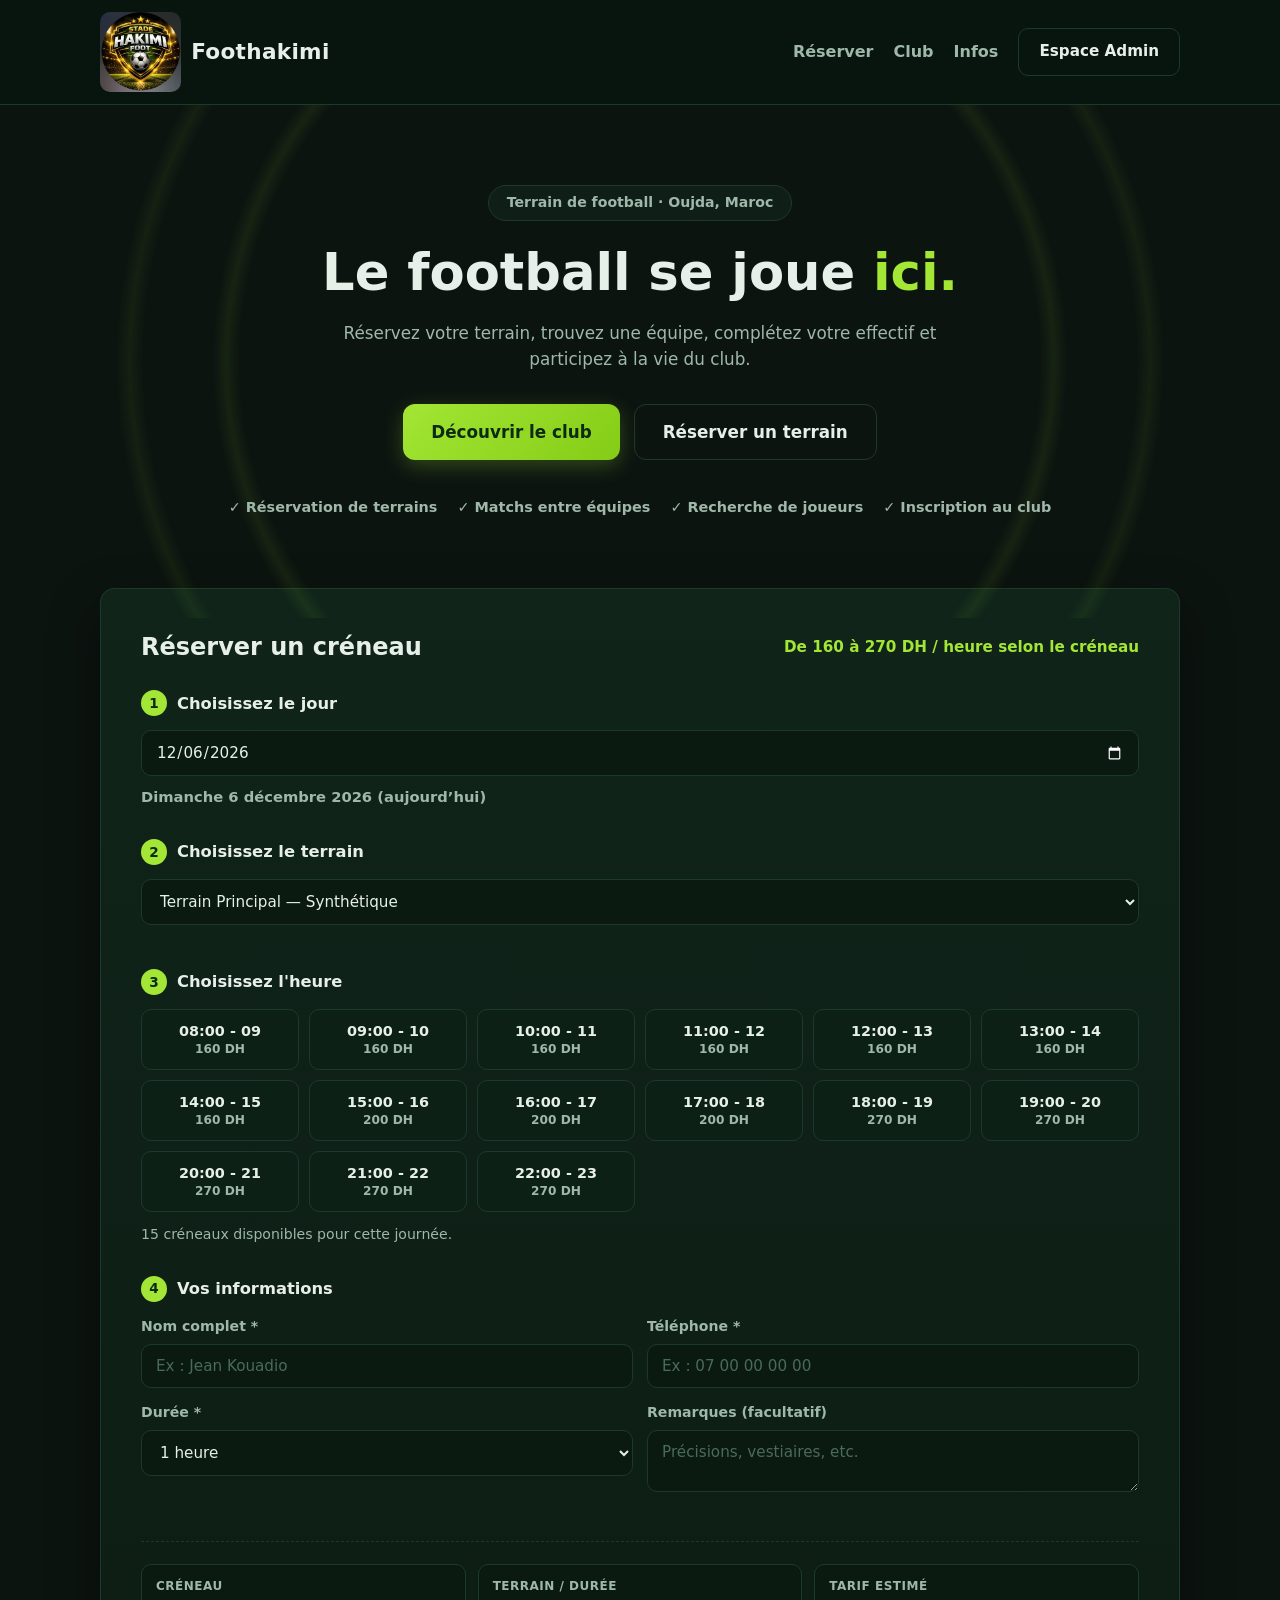
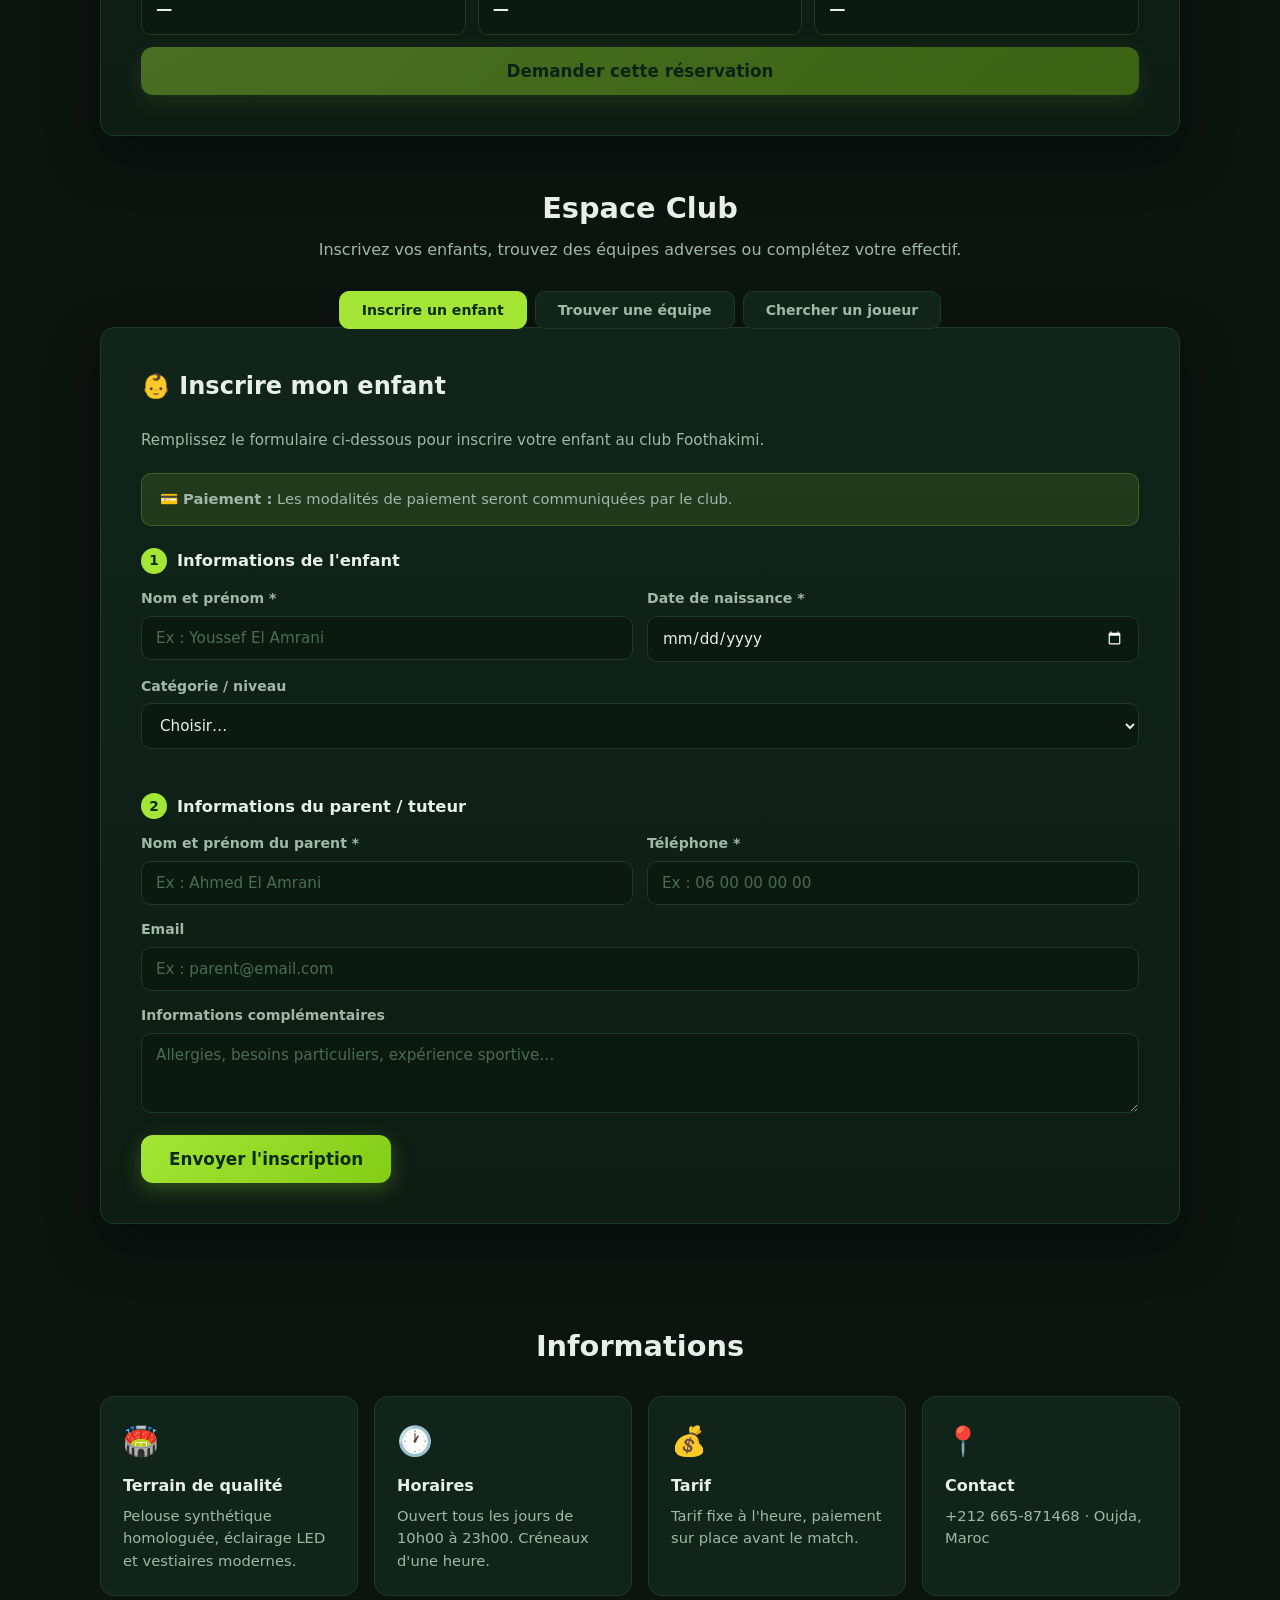
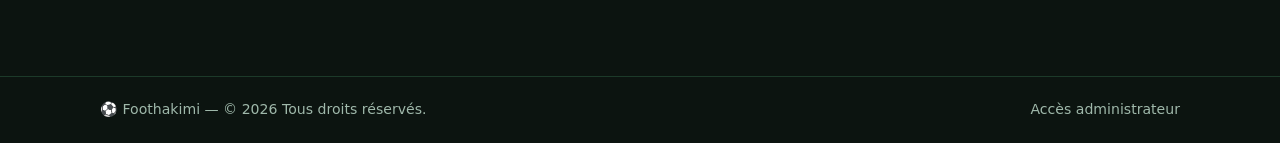
==== Nouveau dossier (2)/public/index.html @ 9780aaec "Add files via upload" ====
<!DOCTYPE html>
<html lang="fr">
<head>
  <meta charset="UTF-8">
  <meta name="viewport" content="width=device-width, initial-scale=1.0">
  <title>Foothakimi - Réservation de terrain de foot</title>
  <link rel="icon" href="images/logo.jpg">
  <link rel="stylesheet" href="css/style.css">
</head>
<body>

  <header class="navbar">
    <div class="container nav-inner">
      <a href="index.html" class="brand"><img class="brand-logo" src="images/logo.jpg" alt="Logo Foothakimi"> Foothakimi</a>
      <nav>
        <a href="#reservation">Réserver</a>
        <a href="#club">Club</a>
        <a href="#infos">Infos</a>
        <a href="admin.html" class="btn btn-ghost">Espace Admin</a>
      </nav>
    </div>
  </header>

  <section class="hero">
    <div class="hero-lines"></div>
    <div class="container hero-inner">
      <p class="hero-tag">Terrain de football · <span id="hero-address">Oujda, Maroc</span></p>
      <h1>Le football se joue <span class="accent">ici.</span></h1>
      <p class="hero-sub">Réservez votre terrain, trouvez une équipe, complétez votre effectif et participez à la vie du club.</p>
      <div class="hero-actions">
        <a href="#club" class="btn btn-primary btn-lg">Découvrir le club</a>
        <a href="#reservation" class="btn btn-ghost btn-lg">Réserver un terrain</a>
      </div>
      <div class="hero-badges">
        <span>✓ Réservation de terrains</span>
        <span>✓ Matchs entre équipes</span>
        <span>✓ Recherche de joueurs</span>
        <span>✓ Inscription au club</span>
      </div>
    </div>
  </section>

  <main class="container" id="reservation">
    <section class="booking" id="booking-card">
      <div class="booking-head">
        <h2>Réserver un créneau</h2>
        <p id="price-line" class="price-line"></p>
      </div>

      <div class="steps">
        <div class="step step-date">
          <h3><span class="step-num">1</span> Choisissez le jour</h3>
          <input type="date" id="date-input">
          <p class="date-label" id="date-label">—</p>
        </div>

        <div class="step step-terrain">
          <h3><span class="step-num">2</span> Choisissez le terrain</h3>
          <div class="form-field">
            <select id="terrain-select">
              <option value="Terrain Principal">Terrain Principal — Synthétique</option>
              <option value="Terrain Secondaire">Terrain Secondaire — Naturel</option>
            </select>
          </div>
        </div>

        <div class="step step-time">
          <h3><span class="step-num">3</span> Choisissez l'heure</h3>
          <div class="slot-grid" id="slot-grid">
            <div class="slot-loading">Chargement des créneaux…</div>
          </div>
          <p class="slot-hint" id="slot-hint"></p>
        </div>

        <div class="step step-info">
          <h3><span class="step-num">4</span> Vos informations</h3>
          <form id="reservation-form" novalidate>
            <div class="form-row">
              <div class="form-field">
                <label for="name">Nom complet *</label>
                <input type="text" id="name" placeholder="Ex : Jean Kouadio" autocomplete="name">
              </div>
              <div class="form-field">
                <label for="phone">Téléphone *</label>
                <input type="tel" id="phone" placeholder="Ex : 07 00 00 00 00" autocomplete="tel">
              </div>
            </div>
            <div class="form-row">
              <div class="form-field">
                <label for="duration-select">Durée *</label>
                <select id="duration-select">
                  <option value="1">1 heure</option>
                  <option value="1.5">1 heure 30</option>
                  <option value="2">2 heures</option>
                </select>
              </div>
              <div class="form-field">
                <label for="notes">Remarques (facultatif)</label>
                <textarea id="notes" rows="2" placeholder="Précisions, vestiaires, etc."></textarea>
              </div>
            </div>
          </form>
        </div>
      </div>

      <div class="summary" id="summary">
        <div class="summary-detail">
          <span class="summary-label">Créneau</span>
          <span class="summary-value" id="sum-slot">—</span>
        </div>
        <div class="summary-detail">
          <span class="summary-label">Terrain / Durée</span>
          <span class="summary-value" id="sum-terrain">—</span>
        </div>
        <div class="summary-detail">
          <span class="summary-label">Tarif estimé</span>
          <span class="summary-value" id="sum-price">—</span>
        </div>
        <button class="btn btn-primary btn-lg" id="submit-btn" disabled>Demander cette réservation</button>
      </div>
    </section>

    <div class="toast" id="toast" hidden></div>
  </main>

  <div class="modal" id="success-modal" hidden>
    <div class="modal-card">
      <div class="modal-icon">📋</div>
      <h2>Vérifiez la disponibilité avec le club</h2>
      <p>Votre réservation doit être validée par le club avant d'être confirmée. Veuillez contacter le club afin de vérifier la disponibilité du créneau choisi.</p>
      <div class="modal-recap" id="res-recap"></div>
      <div class="modal-actions">
        <a id="whatsapp-btn" href="#" target="_blank" rel="noopener" class="btn btn-whatsapp btn-lg">💬 Contacter le club</a>
        <button class="btn btn-ghost btn-lg" id="modal-close">Fermer</button>
      </div>
    </div>
  </div>

  <section class="club-section container" id="club">
    <h2 class="club-title">Espace Club</h2>
    <p class="club-sub">Inscrivez vos enfants, trouvez des équipes adverses ou complétez votre effectif.</p>

    <div class="club-tabs">
      <button class="club-tab active" data-tab="tab-inscription">Inscrire un enfant</button>
      <button class="club-tab" data-tab="tab-match">Trouver une équipe</button>
      <button class="club-tab" data-tab="tab-joueur">Chercher un joueur</button>
    </div>

    <!-- ===== 1. Inscription enfant ===== -->
    <div class="club-panel active" id="tab-inscription">
      <div class="booking">
        <div class="booking-head">
          <h2>👶 Inscrire mon enfant</h2>
        </div>
        <p class="club-info-text">Remplissez le formulaire ci-dessous pour inscrire votre enfant au club Foothakimi.</p>
        <div class="club-payment-info">
          <strong>💳 Paiement :</strong> Les modalités de paiement seront communiquées par le club.
        </div>
        <form id="form-inscription" novalidate>
          <div class="steps">
            <div class="step">
              <h3><span class="step-num">1</span> Informations de l'enfant</h3>
              <div class="form-row">
                <div class="form-field">
                  <label for="insc-name">Nom et prénom *</label>
                  <input type="text" id="insc-name" placeholder="Ex : Youssef El Amrani" required>
                </div>
                <div class="form-field">
                  <label for="insc-dob">Date de naissance *</label>
                  <input type="date" id="insc-dob" required>
                </div>
              </div>
              <div class="form-field">
                <label for="insc-categorie">Catégorie / niveau</label>
                <select id="insc-categorie">
                  <option value="">Choisir…</option>
                  <option value="U6-U7">U6 - U7 (6-7 ans)</option>
                  <option value="U8-U9">U8 - U9 (8-9 ans)</option>
                  <option value="U10-U11">U10 - U11 (10-11 ans)</option>
                  <option value="U12-U13">U12 - U13 (12-13 ans)</option>
                  <option value="U14-U15">U14 - U15 (14-15 ans)</option>
                  <option value="U16-U17">U16 - U17 (16-17 ans)</option>
                  <option value="Senior">Senior (18+)</option>
                  <option value="Debutant">Débutant (tout âge)</option>
                </select>
              </div>
            </div>

            <div class="step">
              <h3><span class="step-num">2</span> Informations du parent / tuteur</h3>
              <div class="form-row">
                <div class="form-field">
                  <label for="insc-parent">Nom et prénom du parent *</label>
                  <input type="text" id="insc-parent" placeholder="Ex : Ahmed El Amrani" required>
                </div>
                <div class="form-field">
                  <label for="insc-phone">Téléphone *</label>
                  <input type="tel" id="insc-phone" placeholder="Ex : 06 00 00 00 00" required>
                </div>
              </div>
              <div class="form-field">
                <label for="insc-email">Email</label>
                <input type="email" id="insc-email" placeholder="Ex : parent@email.com">
              </div>
              <div class="form-field">
                <label for="insc-notes">Informations complémentaires</label>
                <textarea id="insc-notes" rows="3" placeholder="Allergies, besoins particuliers, expérience sportive…"></textarea>
              </div>
            </div>
          </div>
          <button type="submit" class="btn btn-primary btn-lg" id="insc-submit">Envoyer l'inscription</button>
        </form>
      </div>
    </div>

    <!-- ===== 2. Trouver une équipe adverse ===== -->
    <div class="club-panel" id="tab-match">
      <div class="booking">
        <div class="booking-head">
          <h2>⚽ Trouver une équipe adverse</h2>
        </div>
        <p class="club-info-text">Vous avez une équipe et vous cherchez un adversaire ? Envoyez votre demande et le club vous aidera à trouver une équipe disponible.</p>
        <form id="form-match" novalidate>
          <div class="steps">
            <div class="step">
              <h3><span class="step-num">1</span> Informations sur l'équipe</h3>
              <div class="form-row">
                <div class="form-field">
                  <label for="match-team">Nom de l'équipe *</label>
                  <input type="text" id="match-team" placeholder="Ex : FC Oujda" required>
                </div>
                <div class="form-field">
                  <label for="match-categorie">Catégorie / niveau *</label>
                  <select id="match-categorie" required>
                    <option value="">Choisir…</option>
                    <option value="U10-U11">U10 - U11</option>
                    <option value="U12-U13">U12 - U13</option>
                    <option value="U14-U15">U14 - U15</option>
                    <option value="U16-U17">U16 - U17</option>
                    <option value="Senior">Senior</option>
                    <option value="Mixte">Mixte / Loisir</option>
                  </select>
                </div>
              </div>
            </div>

            <div class="step">
              <h3><span class="step-num">2</span> Informations sur le match</h3>
              <div class="form-row">
                <div class="form-field">
                  <label for="match-date">Date souhaitée *</label>
                  <input type="date" id="match-date" required min="">
                </div>
                <div class="form-field">
                  <label for="match-hour">Heure souhaitée *</label>
                  <input type="time" id="match-hour" required>
                </div>
              </div>
              <div class="form-field">
                <label for="match-type">Type de match *</label>
                <select id="match-type" required>
                  <option value="">Choisir…</option>
                  <option value="Amical">Match amical</option>
                  <option value="Competition">Match de compétition</option>
                </select>
              </div>
            </div>

            <div class="step">
              <h3><span class="step-num">3</span> Contact</h3>
              <div class="form-field">
                <label for="match-contact">Numéro WhatsApp / téléphone *</label>
                <input type="tel" id="match-contact" placeholder="Ex : 06 XX XX XX XX" required>
              </div>
              <div class="form-field">
                <label for="match-notes">Informations complémentaires <span class="text-dim">(facultatif)</span></label>
                <textarea id="match-notes" rows="2" placeholder="Règles spéciales, vestiaires, arbitre…"></textarea>
              </div>
            </div>
          </div>
          <button type="submit" class="btn btn-primary btn-lg" id="match-submit">Publier ma demande</button>
        </form>
      </div>
    </div>

    <!-- ===== 3. Je cherche un joueur ===== -->
    <div class="club-panel" id="tab-joueur">
      <div class="booking">
        <div class="booking-head">
          <h2>🔎 Je cherche un joueur</h2>
        </div>
        <p class="club-info-text">Votre équipe a besoin d'un renfort ? Recherchez un joueur ou un gardien pour compléter votre équipe.</p>
        <form id="form-joueur" novalidate>
          <div class="steps">
            <div class="step">
              <h3><span class="step-num">1</span> Informations sur l'équipe</h3>
              <div class="form-row">
                <div class="form-field">
                  <label for="joueur-team">Nom de l'équipe *</label>
                  <input type="text" id="joueur-team" placeholder="Ex : FC Oujda" required>
                </div>
                <div class="form-field">
                  <label for="joueur-categorie">Catégorie / niveau *</label>
                  <select id="joueur-categorie" required>
                    <option value="">Choisir…</option>
                    <option value="U10-U11">U10 - U11</option>
                    <option value="U12-U13">U12 - U13</option>
                    <option value="U14-U15">U14 - U15</option>
                    <option value="U16-U17">U16 - U17</option>
                    <option value="Senior">Senior</option>
                    <option value="Mixte">Mixte / Loisir</option>
                  </select>
                </div>
              </div>
            </div>

            <div class="step">
              <h3><span class="step-num">2</span> Recherche</h3>
              <div class="form-row">
                <div class="form-field">
                  <label for="joueur-type">Je recherche *</label>
                  <select id="joueur-type" required>
                    <option value="">Choisir…</option>
                    <option value="Joueur">Joueur</option>
                    <option value="Gardien">Gardien</option>
                  </select>
                </div>
                <div class="form-field">
                  <label for="joueur-count">Nombre de joueurs recherchés *</label>
                  <input type="number" id="joueur-count" min="1" max="20" placeholder="Ex : 1" required>
                </div>
              </div>
            </div>

            <div class="step">
              <h3><span class="step-num">3</span> Informations sur le match</h3>
              <div class="form-row">
                <div class="form-field">
                  <label for="joueur-date">Date du match *</label>
                  <input type="date" id="joueur-date" required min="">
                </div>
                <div class="form-field">
                  <label for="joueur-hour">Heure du match *</label>
                  <input type="time" id="joueur-hour" required>
                </div>
              </div>
            </div>

            <div class="step">
              <h3><span class="step-num">4</span> Paiement</h3>
              <div class="form-field">
                <label>Le joueur doit-il payer pour participer ? *</label>
                <div class="radio-group">
                  <label class="radio-label"><input type="radio" name="joueur-payment" value="Non" checked> Non</label>
                  <label class="radio-label"><input type="radio" name="joueur-payment" value="Oui"> Oui</label>
                </div>
              </div>
              <div class="form-field hidden" id="joueur-price-field">
                <label for="joueur-price">Montant demandé (DH) *</label>
                <input type="text" id="joueur-price" placeholder="Ex : 50 DH">
              </div>
            </div>

            <div class="step">
              <h3><span class="step-num">5</span> Contact</h3>
              <div class="form-field">
                <label for="joueur-contact">Numéro WhatsApp / téléphone *</label>
                <input type="tel" id="joueur-contact" placeholder="Ex : 06 XX XX XX XX" required>
              </div>
              <div class="form-field">
                <label for="joueur-notes">Informations complémentaires <span class="text-dim">(facultatif)</span></label>
                <textarea id="joueur-notes" rows="2" placeholder="Niveau requis, entraînements…"></textarea>
              </div>
            </div>
          </div>
          <button type="submit" class="btn btn-primary btn-lg" id="joueur-submit">Publier ma recherche</button>
        </form>
      </div>
    </div>

    <div class="toast" id="club-toast" hidden></div>
  </section>

  <section class="info container" id="infos">
    <h2>Informations</h2>
    <div class="info-grid">
      <div class="info-card">
        <span class="info-emoji">🏟️</span>
        <h4>Terrain de qualité</h4>
        <p>Pelouse synthétique homologuée, éclairage LED et vestiaires modernes.</p>
      </div>
      <div class="info-card">
        <span class="info-emoji">🕐</span>
        <h4>Horaires</h4>
        <p>Ouvert tous les jours de 10h00 à 23h00. Créneaux d'une heure.</p>
      </div>
      <div class="info-card">
        <span class="info-emoji">💰</span>
        <h4>Tarif</h4>
        <p>Tarif fixe à l'heure, paiement sur place avant le match.</p>
      </div>
      <div class="info-card">
        <span class="info-emoji">📍</span>
        <h4>Contact</h4>
        <p id="contact-line"></p>
      </div>
    </div>
  </section>

  <footer class="footer">
    <div class="container footer-inner">
      <span>⚽ Foothakimi — © <span id="year"></span> Tous droits réservés.</span>
      <a href="admin.html">Accès administrateur</a>
    </div>
  </footer>

  <script src="js/store.js"></script>
  <script src="js/main.js"></script>
</body>
</html>
---- Nouveau dossier (2)/public/css/style.css ----
:root {
  --green-900: #0b2a1a;
  --green-800: #0f3d24;
  --green-700: #14532d;
  --green-600: #166534;
  --lime: #a3e635;
  --lime-dark: #84cc16;
  --lime-dim: rgba(163, 230, 53, 0.12);
  --gold: #fbbf24;
  --dark: #0c1410;
  --text: #e7efe9;
  --text-dim: #9fb8aa;
  --card: #10241a;
  --card-border: #1c3a29;
  --danger: #ef4444;
  --radius: 14px;
  --radius-sm: 10px;
  --shadow: 0 20px 50px rgba(0, 0, 0, 0.45);
  --shadow-sm: 0 4px 16px rgba(0, 0, 0, 0.3);
}

*, *::before, *::after { box-sizing: border-box; margin: 0; padding: 0; }

html { scroll-behavior: smooth; }

body {
  font-family: "Segoe UI", system-ui, -apple-system, Roboto, Arial, sans-serif;
  background: var(--dark);
  background-image: radial-gradient(ellipse 1200px 600px at 80% -10%, #12331f 0%, transparent 60%);
  color: var(--text);
  min-height: 100vh;
  line-height: 1.55;
  -webkit-font-smoothing: antialiased;
}

.container { width: min(1080px, 92%); margin: 0 auto; }

a { color: inherit; text-decoration: none; }

/* ---------- Navbar ---------- */
.navbar {
  position: sticky; top: 0; z-index: 50;
  background: rgba(9, 22, 15, 0.88);
  backdrop-filter: blur(12px);
  -webkit-backdrop-filter: blur(12px);
  border-bottom: 1px solid var(--card-border);
}
.nav-inner { display: flex; align-items: center; justify-content: space-between; padding: 12px 0; }
.brand { font-size: 1.35rem; font-weight: 800; letter-spacing: 0.3px; display: flex; align-items: center; gap: 10px; }
.brand-logo { height: 80px; width: auto; border-radius: var(--radius-sm); object-fit: cover; }
.nav-inner nav { display: flex; align-items: center; gap: 20px; font-weight: 600; }
.nav-inner nav > a:not(.btn) { color: var(--text-dim); transition: color 0.2s; padding: 4px 0; }
.nav-inner nav > a:not(.btn):hover { color: var(--lime); }

/* ---------- Buttons ---------- */
.btn {
  display: inline-flex; align-items: center; justify-content: center; gap: 8px;
  border: none; cursor: pointer; font-family: inherit;
  font-weight: 700; font-size: 0.95rem;
  padding: 11px 20px; border-radius: var(--radius-sm);
  transition: transform 0.15s, box-shadow 0.2s, background 0.2s, border-color 0.2s;
}
.btn:disabled { opacity: 0.4; cursor: not-allowed; transform: none !important; }
.btn-primary {
  background: linear-gradient(135deg, var(--lime), var(--lime-dark)); color: #0c2b14;
  box-shadow: 0 6px 20px rgba(163, 230, 53, 0.25);
}
.btn-primary:not(:disabled):hover { transform: translateY(-2px); box-shadow: 0 10px 28px rgba(163, 230, 53, 0.35); }
.btn-primary:not(:disabled):active { transform: translateY(0); }
.btn-ghost { border: 1px solid var(--card-border); color: var(--text); background: transparent; }
.btn-ghost:hover { border-color: var(--lime); color: var(--lime); background: var(--lime-dim); }
.btn-danger { background: rgba(239, 68, 68, 0.12); color: #f87171; border: 1px solid rgba(239, 68, 68, 0.35); }
.btn-danger:hover { background: rgba(239, 68, 68, 0.25); border-color: rgba(239, 68, 68, 0.6); }
.btn-lg { padding: 14px 28px; font-size: 1.05rem; border-radius: 12px; }
.btn-sm { padding: 6px 14px; font-size: 0.82rem; }
.btn-confirm {
  background: rgba(34, 197, 94, 0.15); color: #4ade80; border: 1px solid rgba(34, 197, 94, 0.4);
}
.btn-confirm:hover { background: rgba(34, 197, 94, 0.3); border-color: rgba(34, 197, 94, 0.7); }
.btn-whatsapp {
  background: #25D366; color: #fff;
  box-shadow: 0 6px 20px rgba(37, 211, 102, 0.3);
}
.btn-whatsapp:hover { transform: translateY(-2px); box-shadow: 0 10px 28px rgba(37, 211, 102, 0.4); background: #20bd5a; }

/* ---------- Hero ---------- */
.hero { position: relative; overflow: hidden; padding: 80px 0 100px; }
.hero-lines {
  position: absolute; inset: 0; opacity: 0.12; pointer-events: none;
  background:
    radial-gradient(circle at 50% 50%, transparent 58%, rgba(163, 230, 53, 0.6) 60%, transparent 62%),
    radial-gradient(circle at 50% 50%, transparent 72%, rgba(163, 230, 53, 0.5) 74%, transparent 76%);
}
.hero-inner { position: relative; text-align: center; }
.hero-tag {
  display: inline-block; padding: 6px 18px; border: 1px solid var(--card-border);
  border-radius: 999px; color: var(--text-dim); font-size: 0.88rem; font-weight: 600; margin-bottom: 22px;
  background: rgba(16, 36, 26, 0.7);
}
.hero h1 { font-size: clamp(1.8rem, 5vw, 3.2rem); line-height: 1.15; font-weight: 800; max-width: 750px; margin: 0 auto 18px; }
.hero .accent { color: var(--lime); }
.hero-sub { color: var(--text-dim); font-size: 1.05rem; max-width: 600px; margin: 0 auto 32px; }
.hero-actions { display: flex; gap: 14px; justify-content: center; flex-wrap: wrap; }
.hero-badges { display: flex; flex-wrap: wrap; justify-content: center; gap: 20px; margin-top: 36px; color: var(--text-dim); font-weight: 600; font-size: 0.9rem; }

/* ---------- Section separator ---------- */
.section-sep {
  border: none; border-top: 1px solid var(--card-border);
  margin: 60px auto; width: min(800px, 92%);
}

/* ---------- Booking card ---------- */
.booking {
  background: linear-gradient(180deg, var(--card) 0%, #0d1d14 100%);
  border: 1px solid var(--card-border);
  border-radius: var(--radius);
  box-shadow: var(--shadow);
  padding: clamp(20px, 4vw, 40px);
  margin-top: -30px;
  transition: box-shadow 0.3s;
}
.booking:hover { box-shadow: 0 24px 60px rgba(0, 0, 0, 0.5); }
.booking-head { display: flex; align-items: center; justify-content: space-between; flex-wrap: wrap; gap: 12px; margin-bottom: 24px; }
.booking-head h2 { font-size: 1.5rem; font-weight: 800; }
.price-line { color: var(--lime); font-weight: 700; font-size: 0.95rem; }

.steps { display: grid; gap: 30px; }
.step h3 { display: flex; align-items: center; gap: 10px; font-size: 1.02rem; margin-bottom: 14px; color: var(--text); }
.step-num {
  width: 26px; height: 26px; flex: none; display: inline-flex; align-items: center; justify-content: center;
  background: var(--lime); color: #0c2b14; border-radius: 50%; font-size: 0.85rem; font-weight: 800;
}

input[type="date"], input[type="time"], input[type="text"], input[type="tel"], input[type="email"], input[type="password"], input[type="number"], textarea {
  width: 100%; background: #0a1a11; color: var(--text);
  border: 1px solid var(--card-border); border-radius: var(--radius-sm);
  padding: 12px 14px; font-family: inherit; font-size: 0.95rem; outline: none;
  transition: border-color 0.2s, box-shadow 0.2s;
}
input:focus, textarea:focus { border-color: var(--lime); box-shadow: 0 0 0 3px rgba(163, 230, 53, 0.12); }
input[type="date"] { color-scheme: dark; }
input::placeholder, textarea::placeholder { color: #4a6b58; }
.date-label { margin-top: 10px; color: var(--text-dim); font-weight: 600; font-size: 0.92rem; }

.slot-grid { display: grid; grid-template-columns: repeat(auto-fill, minmax(140px, 1fr)); gap: 10px; }
.slot {
  border: 1px solid var(--card-border); background: #0d2015; color: var(--text);
  border-radius: var(--radius-sm); padding: 13px 10px; cursor: pointer; font-family: inherit;
  font-weight: 700; font-size: 0.9rem; text-align: center; transition: all 0.18s;
}
.slot:hover:not(:disabled) { border-color: var(--lime); transform: translateY(-2px); box-shadow: 0 4px 14px rgba(163, 230, 53, 0.15); }
.slot .slot-sub { display: block; font-weight: 600; font-size: 0.76rem; color: var(--text-dim); margin-top: 3px; }
.slot.selected { background: var(--lime); color: #0c2b14; border-color: var(--lime); box-shadow: 0 6px 18px rgba(163, 230, 53, 0.3); }
.slot.selected .slot-sub { color: #27431a; }
.slot:disabled { opacity: 0.35; cursor: not-allowed; transform: none !important; }
.slot.reserved { opacity: 0.5; cursor: not-allowed; background: repeating-linear-gradient(45deg, #131f17 0 8px, #152319 8px 16px); color: #7c8f84; }
.slot.past { opacity: 0.25; }
.slot-loading { grid-column: 1 / -1; color: var(--text-dim); text-align: center; padding: 20px; }
.slot-hint { margin-top: 12px; color: var(--text-dim); font-size: 0.88rem; }

.form-row { display: grid; grid-template-columns: 1fr 1fr; gap: 14px; }
.form-field { margin-bottom: 14px; }
.form-field label { display: block; font-weight: 600; font-size: 0.88rem; margin-bottom: 6px; color: var(--text-dim); }

/* ---------- Summary ---------- */
.summary {
  margin-top: 28px; border-top: 1px dashed var(--card-border); padding-top: 22px;
  display: grid; grid-template-columns: repeat(3, 1fr); gap: 12px; align-items: center;
}
.summary-detail { background: #0a1a11; border: 1px solid var(--card-border); border-radius: var(--radius-sm); padding: 12px 14px; }
.summary-label { display: block; font-size: 0.75rem; color: var(--text-dim); text-transform: uppercase; letter-spacing: 0.5px; font-weight: 700; }
.summary-value { font-weight: 800; font-size: 1.02rem; }
.summary .btn { grid-column: 1 / -1; }

/* ---------- Toast ---------- */
.toast {
  position: fixed; bottom: 24px; left: 50%; transform: translateX(-50%);
  background: #2a1a1a; color: #fca5a5; border: 1px solid rgba(239, 68, 68, 0.45);
  padding: 12px 22px; border-radius: var(--radius-sm); font-weight: 600; z-index: 90;
  box-shadow: var(--shadow-sm); max-width: 90%; font-size: 0.92rem;
  animation: toastIn 0.25s ease-out;
}
.toast.ok { background: #112a17; color: var(--lime); border-color: rgba(163, 230, 53, 0.4); }

@keyframes toastIn {
  from { opacity: 0; transform: translateX(-50%) translateY(12px); }
  to { opacity: 1; transform: translateX(-50%) translateY(0); }
}

/* ---------- Modal ---------- */
.modal {
  position: fixed; inset: 0; background: rgba(4, 10, 7, 0.82); backdrop-filter: blur(6px);
  -webkit-backdrop-filter: blur(6px);
  display: flex; align-items: center; justify-content: center; z-index: 100; padding: 20px;
}
.modal[hidden] { display: none; }
.modal-card {
  background: linear-gradient(180deg, var(--card), #0d1d14);
  border: 1px solid var(--card-border); border-radius: var(--radius);
  max-width: 440px; width: 100%; padding: 36px; text-align: center; box-shadow: var(--shadow);
  animation: modalIn 0.3s ease-out;
}
.modal-icon { font-size: 3rem; }
.modal-card h2 { margin: 10px 0 8px; font-size: 1.4rem; }
.modal-card p { color: var(--text-dim); margin-bottom: 18px; font-size: 0.95rem; }
.res-code {
  font-size: 1.6rem; font-weight: 800; letter-spacing: 2px; color: var(--lime);
  background: #0a1a11; border: 1px dashed var(--lime); border-radius: 12px;
  padding: 16px; margin-bottom: 14px;
}
.modal-recap { font-size: 0.92rem; }
.modal-recap-grid {
  text-align: left; background: #0a1a11; border: 1px solid var(--card-border);
  border-radius: var(--radius-sm); padding: 16px; margin-bottom: 20px;
  display: grid; gap: 8px; font-size: 0.92rem;
}
.modal-recap-grid strong { color: var(--text-dim); }
.modal-actions { display: flex; flex-direction: column; gap: 10px; }

/* ---------- Badges ---------- */
.badge {
  display: inline-block; padding: 3px 10px; border-radius: 999px;
  font-size: 0.75rem; font-weight: 700; white-space: nowrap;
}
.badge-pending { background: rgba(251, 191, 36, 0.15); color: #fbbf24; border: 1px solid rgba(251, 191, 36, 0.35); }
.badge-confirmed { background: rgba(34, 197, 94, 0.15); color: #4ade80; border: 1px solid rgba(34, 197, 94, 0.35); }
.badge-rejected { background: rgba(239, 68, 68, 0.15); color: #f87171; border: 1px solid rgba(239, 68, 68, 0.35); }

@keyframes modalIn {
  from { opacity: 0; transform: scale(0.95); }
  to { opacity: 1; transform: scale(1); }
}

/* ---------- Info section ---------- */
.info { padding: 70px 0 30px; }
.info h2 { text-align: center; font-size: 1.8rem; margin-bottom: 28px; }
.info-grid { display: grid; grid-template-columns: repeat(auto-fit, minmax(220px, 1fr)); gap: 16px; }
.info-card {
  background: var(--card); border: 1px solid var(--card-border); border-radius: var(--radius);
  padding: 22px; transition: transform 0.2s, border-color 0.2s, box-shadow 0.2s;
}
.info-card:hover { transform: translateY(-4px); border-color: var(--lime); box-shadow: 0 8px 24px rgba(0,0,0,0.3); }
.info-emoji { font-size: 1.8rem; }
.info-card h4 { margin: 10px 0 6px; font-size: 1rem; }
.info-card p { color: var(--text-dim); font-size: 0.92rem; }

/* ---------- Footer ---------- */
.footer { border-top: 1px solid var(--card-border); margin-top: 50px; padding: 22px 0; }
.footer-inner { display: flex; justify-content: space-between; align-items: center; flex-wrap: wrap; gap: 10px; color: var(--text-dim); font-size: 0.88rem; }
.footer a { transition: color 0.2s; }
.footer a:hover { color: var(--lime); }

/* ---------- Club Section ---------- */
.club-section { padding: 50px 0 30px; }
.club-title { text-align: center; font-size: 1.8rem; margin-bottom: 8px; }
.club-sub { text-align: center; color: var(--text-dim); font-size: 1rem; margin-bottom: 28px; }

.club-tabs { display: flex; gap: 8px; justify-content: center; flex-wrap: wrap; margin-bottom: 28px; }
.club-tab {
  padding: 10px 22px; border-radius: var(--radius-sm); border: 1px solid var(--card-border);
  background: var(--card); color: var(--text-dim); font-family: inherit;
  font-weight: 700; font-size: 0.88rem; cursor: pointer; transition: all 0.2s;
}
.club-tab:hover { border-color: var(--lime); color: var(--lime); background: var(--lime-dim); }
.club-tab.active { background: var(--lime); color: #0c2b14; border-color: var(--lime); }

.club-panel { display: none; }
.club-panel.active { display: block; animation: fadeIn 0.25s ease-out; }

.club-info-text { color: var(--text-dim); margin-bottom: 20px; font-size: 0.95rem; }

.club-payment-info {
  background: var(--lime-dim); border: 1px solid rgba(163, 230, 53, 0.22);
  border-radius: var(--radius-sm); padding: 14px 18px; margin-bottom: 22px; color: var(--text-dim); font-size: 0.92rem;
}

.radio-group { display: flex; gap: 18px; flex-wrap: wrap; margin-top: 6px; }
.radio-label {
  display: flex; align-items: center; gap: 6px; cursor: pointer; font-weight: 600; font-size: 0.92rem;
}
.radio-label input[type="radio"] { accent-color: var(--lime); width: 18px; height: 18px; }

select {
  width: 100%; background: #0a1a11; color: var(--text);
  border: 1px solid var(--card-border); border-radius: var(--radius-sm);
  padding: 12px 14px; font-family: inherit; font-size: 0.95rem; outline: none;
  transition: border-color 0.2s, box-shadow 0.2s; appearance: auto;
}
select:focus { border-color: var(--lime); box-shadow: 0 0 0 3px rgba(163, 230, 53, 0.12); }

@keyframes fadeIn {
  from { opacity: 0; transform: translateY(8px); }
  to { opacity: 1; transform: translateY(0); }
}

/* ---------- Admin ---------- */
.admin-main { padding: 40px 0 60px; }
.admin-title { display: flex; align-items: center; justify-content: space-between; flex-wrap: wrap; gap: 14px; margin-bottom: 24px; }
.admin-title h2 { font-size: 1.6rem; }
.admin-tools { display: flex; flex-wrap: wrap; gap: 10px; align-items: center; margin-bottom: 20px; }
.admin-tools input[type="date"] { width: auto; }
.admin-tools .search { flex: 1; min-width: 200px; }

.admin-tabs { display: flex; gap: 6px; flex-wrap: wrap; margin-bottom: 22px; }
.admin-tab {
  padding: 9px 18px; border-radius: var(--radius-sm); border: 1px solid var(--card-border);
  background: var(--card); color: var(--text-dim); font-family: inherit;
  font-weight: 700; font-size: 0.85rem; cursor: pointer; transition: all 0.2s;
}
.admin-tab:hover { border-color: var(--lime); color: var(--lime); }
.admin-tab.active { background: var(--lime); color: #0c2b14; border-color: var(--lime); }

.admin-panel { display: none; }
.admin-panel.active { display: block; }

.stats-grid { display: grid; grid-template-columns: repeat(auto-fit, minmax(150px, 1fr)); gap: 12px; margin-bottom: 24px; }
.stat-card {
  background: var(--card); border: 1px solid var(--card-border); border-radius: 12px; padding: 16px;
  transition: border-color 0.2s;
}
.stat-card:hover { border-color: var(--lime); }
.stat-num { font-size: 1.7rem; font-weight: 800; color: var(--lime); }
.stat-label { color: var(--text-dim); font-size: 0.82rem; font-weight: 600; margin-top: 4px; }

.table-wrap { overflow-x: auto; background: var(--card); border: 1px solid var(--card-border); border-radius: 12px; }
table { width: 100%; border-collapse: collapse; font-size: 0.88rem; }
th, td { text-align: left; padding: 11px 14px; border-bottom: 1px solid var(--card-border); white-space: nowrap; }
th { color: var(--text-dim); font-weight: 700; text-transform: uppercase; font-size: 0.72rem; letter-spacing: 0.5px; background: #0a1a11; }
tr:hover td { background: rgba(163, 230, 53, 0.04); }
td.notes-cell { white-space: normal; max-width: 200px; color: var(--text-dim); }
.empty-state { text-align: center; padding: 32px; color: var(--text-dim); }

.admin-login {
  max-width: 380px; margin: 60px auto; background: var(--card); border: 1px solid var(--card-border);
  border-radius: var(--radius); padding: 36px; box-shadow: var(--shadow); text-align: center;
}
.admin-login h2 { margin-bottom: 14px; font-size: 1.4rem; }
.admin-login .btn { width: 100%; margin-top: 8px; }
.admin-login input { text-align: center; letter-spacing: 2px; }

.hidden { display: none !important; }
.text-dim { color: var(--text-dim); }

/* ---------- Responsive ---------- */
@media (max-width: 720px) {
  .form-row { grid-template-columns: 1fr; }
  .summary { grid-template-columns: 1fr; }
  .summary .btn { grid-column: auto; }
  .hero { padding: 50px 0 70px; }
  .hero-badges { flex-direction: column; gap: 8px; align-items: center; }
  .nav-inner nav > a:not(.btn) { display: none; }
  .booking { margin-top: -20px; }
  .club-section { padding: 40px 0 20px; }
  .info { padding: 50px 0 20px; }
  .slot-grid { grid-template-columns: repeat(auto-fill, minmax(120px, 1fr)); }
  .stats-grid { grid-template-columns: repeat(auto-fit, minmax(130px, 1fr)); }
  .admin-tabs { gap: 4px; }
  .admin-tab { padding: 8px 12px; font-size: 0.8rem; }
  .brand-logo { height: 64px; }
  .modal-actions { flex-direction: column; }
  .modal-actions .btn { width: 100%; }
}
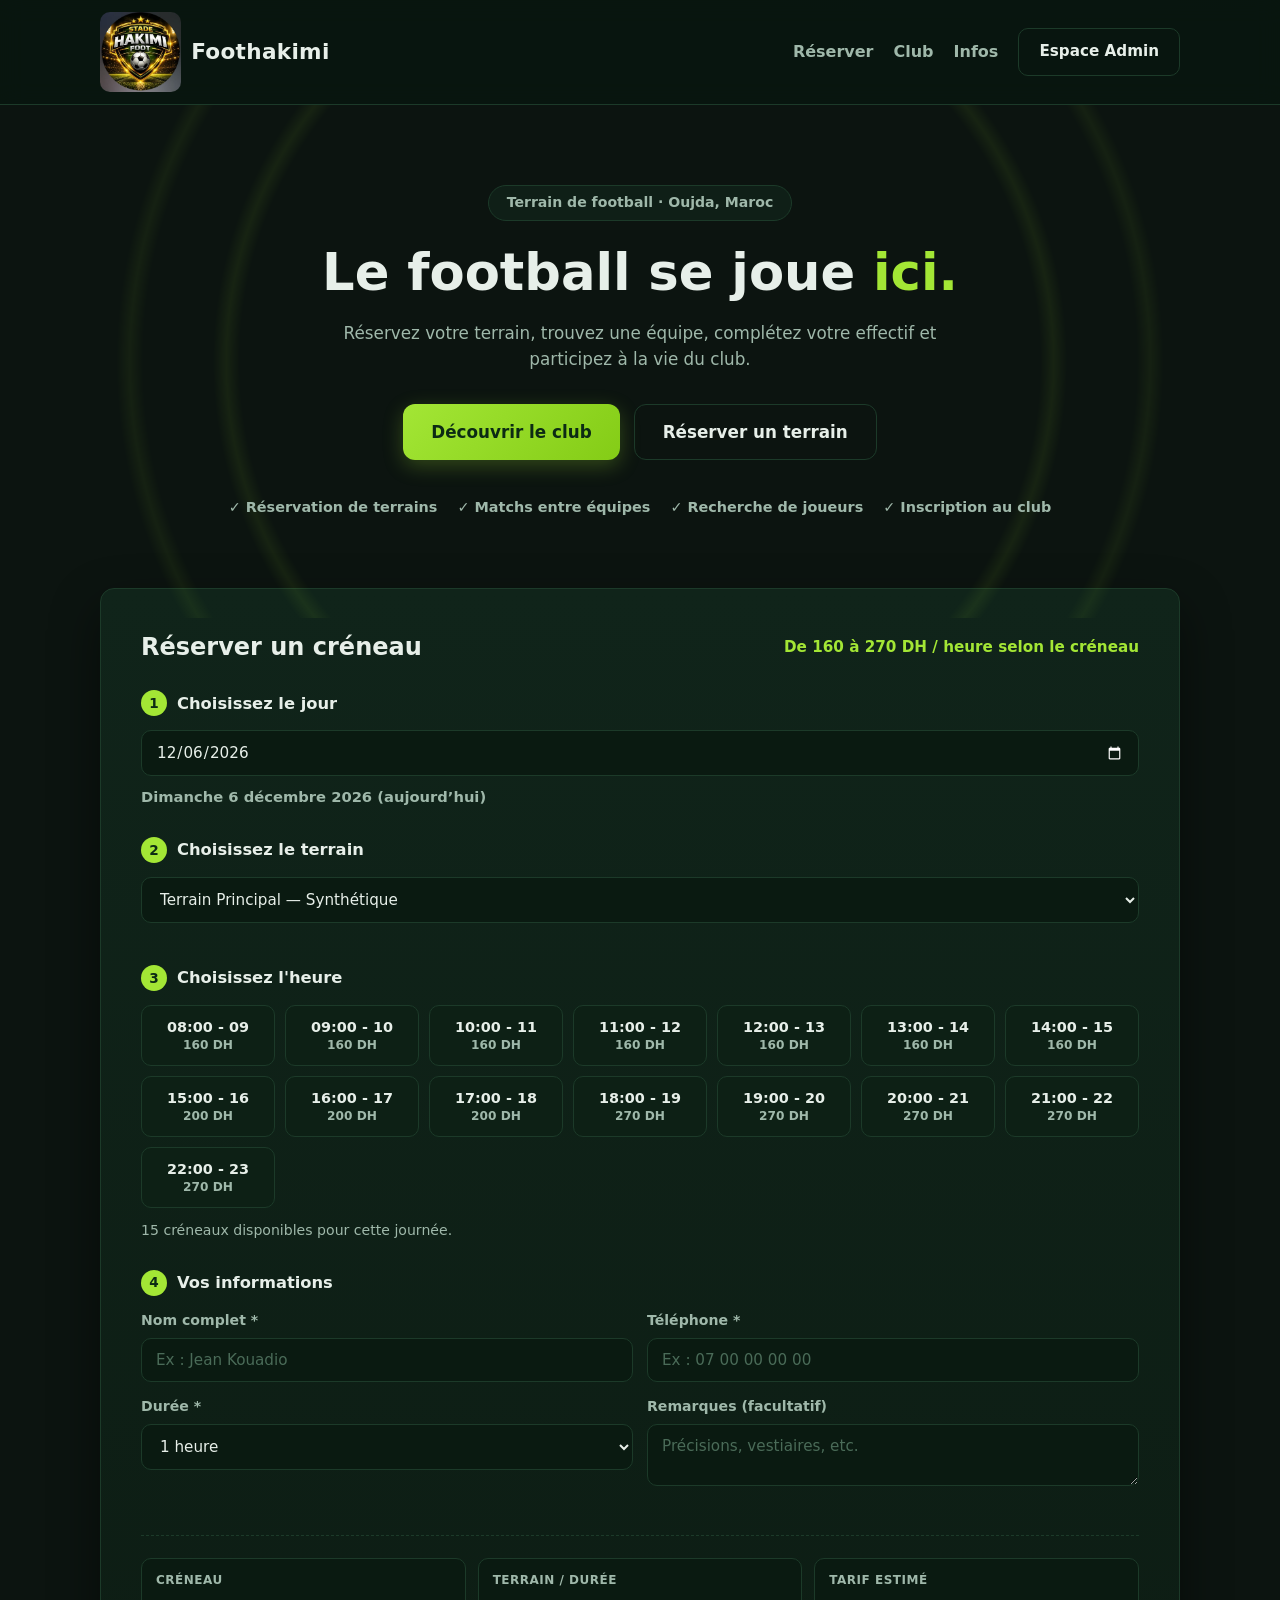
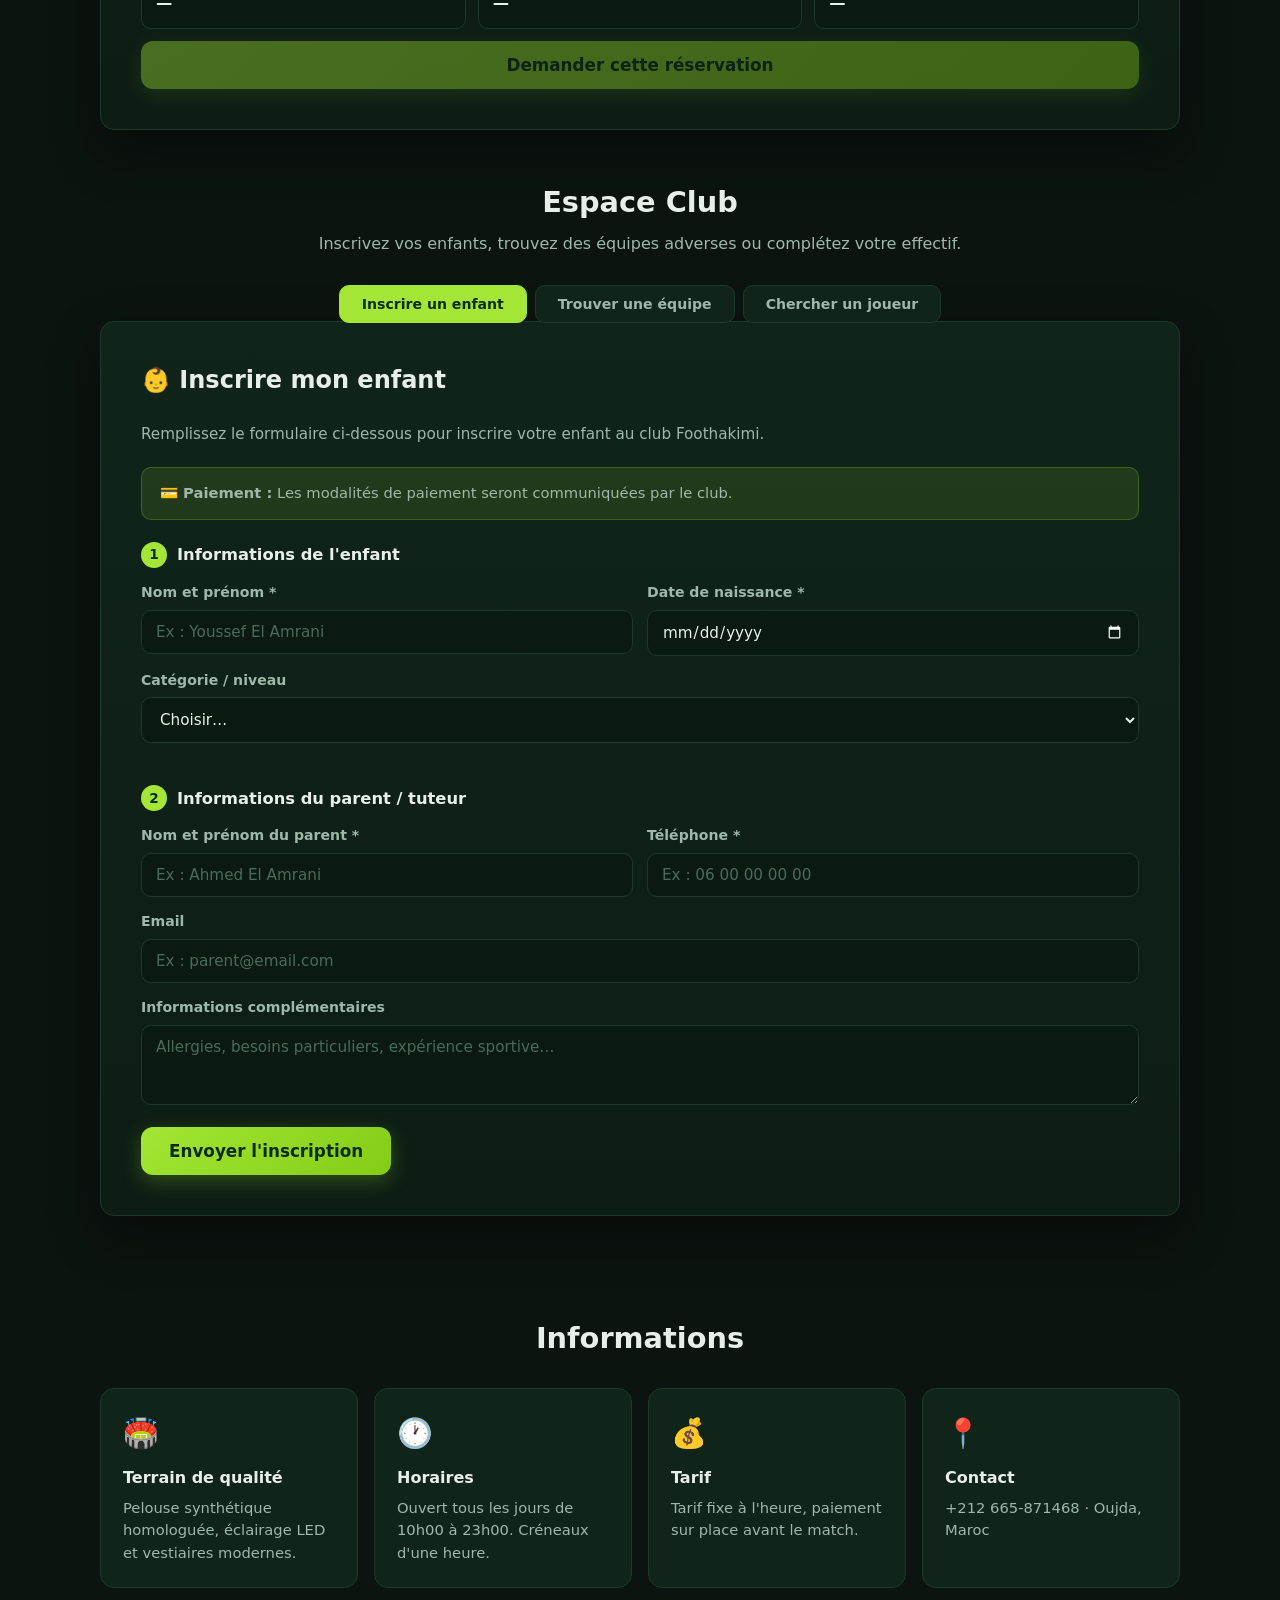
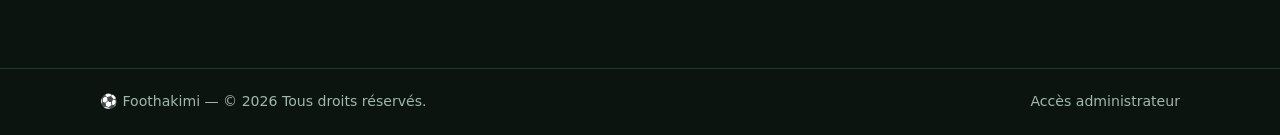
==== commit 829dfb26: "Update website responsive design" ====
--- a/Nouveau dossier (2)/public/index.html
+++ b/Nouveau dossier (2)/public/index.html
@@ -12,7 +12,10 @@
   <header class="navbar">
     <div class="container nav-inner">
       <a href="index.html" class="brand"><img class="brand-logo" src="images/logo.jpg" alt="Logo Foothakimi"> Foothakimi</a>
-      <nav>
+      <button class="nav-toggle" id="nav-toggle" aria-label="Menu">
+        <span></span><span></span><span></span>
+      </button>
+      <nav id="nav-menu">
         <a href="#reservation">Réserver</a>
         <a href="#club">Club</a>
         <a href="#infos">Infos</a>
--- a/Nouveau dossier (2)/public/css/style.css
+++ b/Nouveau dossier (2)/public/css/style.css
@@ -31,7 +31,10 @@
   min-height: 100vh;
   line-height: 1.55;
   -webkit-font-smoothing: antialiased;
-}
+  overflow-x: hidden;
+}
+
+img { max-width: 100%; height: auto; }
 
 .container { width: min(1080px, 92%); margin: 0 auto; }
 
@@ -45,12 +48,26 @@
   -webkit-backdrop-filter: blur(12px);
   border-bottom: 1px solid var(--card-border);
 }
-.nav-inner { display: flex; align-items: center; justify-content: space-between; padding: 12px 0; }
-.brand { font-size: 1.35rem; font-weight: 800; letter-spacing: 0.3px; display: flex; align-items: center; gap: 10px; }
+.nav-inner { display: flex; align-items: center; justify-content: space-between; padding: 12px 0; gap: 16px; }
+.brand { font-size: 1.35rem; font-weight: 800; letter-spacing: 0.3px; display: flex; align-items: center; gap: 10px; flex-shrink: 0; }
 .brand-logo { height: 80px; width: auto; border-radius: var(--radius-sm); object-fit: cover; }
 .nav-inner nav { display: flex; align-items: center; gap: 20px; font-weight: 600; }
 .nav-inner nav > a:not(.btn) { color: var(--text-dim); transition: color 0.2s; padding: 4px 0; }
 .nav-inner nav > a:not(.btn):hover { color: var(--lime); }
+
+/* ---------- Hamburger ---------- */
+.nav-toggle {
+  display: none; flex-direction: column; gap: 5px; cursor: pointer;
+  background: none; border: none; padding: 8px; z-index: 51;
+  -webkit-tap-highlight-color: transparent;
+}
+.nav-toggle span {
+  display: block; width: 24px; height: 2.5px; background: var(--text);
+  border-radius: 2px; transition: transform 0.3s, opacity 0.3s;
+}
+.nav-toggle.open span:nth-child(1) { transform: translateY(7.5px) rotate(45deg); }
+.nav-toggle.open span:nth-child(2) { opacity: 0; }
+.nav-toggle.open span:nth-child(3) { transform: translateY(-7.5px) rotate(-45deg); }
 
 /* ---------- Buttons ---------- */
 .btn {
@@ -59,6 +76,7 @@
   font-weight: 700; font-size: 0.95rem;
   padding: 11px 20px; border-radius: var(--radius-sm);
   transition: transform 0.15s, box-shadow 0.2s, background 0.2s, border-color 0.2s;
+  -webkit-tap-highlight-color: transparent;
 }
 .btn:disabled { opacity: 0.4; cursor: not-allowed; transform: none !important; }
 .btn-primary {
@@ -84,7 +102,7 @@
 .btn-whatsapp:hover { transform: translateY(-2px); box-shadow: 0 10px 28px rgba(37, 211, 102, 0.4); background: #20bd5a; }
 
 /* ---------- Hero ---------- */
-.hero { position: relative; overflow: hidden; padding: 80px 0 100px; }
+.hero { position: relative; overflow: hidden; padding: clamp(40px, 8vw, 80px) 0 clamp(50px, 10vw, 100px); }
 .hero-lines {
   position: absolute; inset: 0; opacity: 0.12; pointer-events: none;
   background:
@@ -94,19 +112,19 @@
 .hero-inner { position: relative; text-align: center; }
 .hero-tag {
   display: inline-block; padding: 6px 18px; border: 1px solid var(--card-border);
-  border-radius: 999px; color: var(--text-dim); font-size: 0.88rem; font-weight: 600; margin-bottom: 22px;
+  border-radius: 999px; color: var(--text-dim); font-size: clamp(0.78rem, 2.2vw, 0.88rem); font-weight: 600; margin-bottom: 22px;
   background: rgba(16, 36, 26, 0.7);
 }
 .hero h1 { font-size: clamp(1.8rem, 5vw, 3.2rem); line-height: 1.15; font-weight: 800; max-width: 750px; margin: 0 auto 18px; }
 .hero .accent { color: var(--lime); }
-.hero-sub { color: var(--text-dim); font-size: 1.05rem; max-width: 600px; margin: 0 auto 32px; }
+.hero-sub { color: var(--text-dim); font-size: clamp(0.92rem, 2.5vw, 1.05rem); max-width: 600px; margin: 0 auto 32px; }
 .hero-actions { display: flex; gap: 14px; justify-content: center; flex-wrap: wrap; }
-.hero-badges { display: flex; flex-wrap: wrap; justify-content: center; gap: 20px; margin-top: 36px; color: var(--text-dim); font-weight: 600; font-size: 0.9rem; }
+.hero-badges { display: flex; flex-wrap: wrap; justify-content: center; gap: clamp(10px, 3vw, 20px); margin-top: 36px; color: var(--text-dim); font-weight: 600; font-size: clamp(0.8rem, 2.2vw, 0.9rem); }
 
 /* ---------- Section separator ---------- */
 .section-sep {
   border: none; border-top: 1px solid var(--card-border);
-  margin: 60px auto; width: min(800px, 92%);
+  margin: clamp(30px, 5vw, 60px) auto; width: min(800px, 92%);
 }
 
 /* ---------- Booking card ---------- */
@@ -115,22 +133,23 @@
   border: 1px solid var(--card-border);
   border-radius: var(--radius);
   box-shadow: var(--shadow);
-  padding: clamp(20px, 4vw, 40px);
+  padding: clamp(16px, 4vw, 40px);
   margin-top: -30px;
   transition: box-shadow 0.3s;
 }
 .booking:hover { box-shadow: 0 24px 60px rgba(0, 0, 0, 0.5); }
 .booking-head { display: flex; align-items: center; justify-content: space-between; flex-wrap: wrap; gap: 12px; margin-bottom: 24px; }
-.booking-head h2 { font-size: 1.5rem; font-weight: 800; }
+.booking-head h2 { font-size: clamp(1.15rem, 3.5vw, 1.5rem); font-weight: 800; }
 .price-line { color: var(--lime); font-weight: 700; font-size: 0.95rem; }
 
-.steps { display: grid; gap: 30px; }
-.step h3 { display: flex; align-items: center; gap: 10px; font-size: 1.02rem; margin-bottom: 14px; color: var(--text); }
+.steps { display: grid; gap: 28px; }
+.step h3 { display: flex; align-items: center; gap: 10px; font-size: clamp(0.92rem, 2.5vw, 1.02rem); margin-bottom: 14px; color: var(--text); }
 .step-num {
   width: 26px; height: 26px; flex: none; display: inline-flex; align-items: center; justify-content: center;
   background: var(--lime); color: #0c2b14; border-radius: 50%; font-size: 0.85rem; font-weight: 800;
 }
 
+/* ---------- Form inputs ---------- */
 input[type="date"], input[type="time"], input[type="text"], input[type="tel"], input[type="email"], input[type="password"], input[type="number"], textarea {
   width: 100%; background: #0a1a11; color: var(--text);
   border: 1px solid var(--card-border); border-radius: var(--radius-sm);
@@ -142,11 +161,13 @@
 input::placeholder, textarea::placeholder { color: #4a6b58; }
 .date-label { margin-top: 10px; color: var(--text-dim); font-weight: 600; font-size: 0.92rem; }
 
-.slot-grid { display: grid; grid-template-columns: repeat(auto-fill, minmax(140px, 1fr)); gap: 10px; }
+/* ---------- Slots ---------- */
+.slot-grid { display: grid; grid-template-columns: repeat(auto-fill, minmax(130px, 1fr)); gap: 10px; }
 .slot {
   border: 1px solid var(--card-border); background: #0d2015; color: var(--text);
   border-radius: var(--radius-sm); padding: 13px 10px; cursor: pointer; font-family: inherit;
   font-weight: 700; font-size: 0.9rem; text-align: center; transition: all 0.18s;
+  -webkit-tap-highlight-color: transparent;
 }
 .slot:hover:not(:disabled) { border-color: var(--lime); transform: translateY(-2px); box-shadow: 0 4px 14px rgba(163, 230, 53, 0.15); }
 .slot .slot-sub { display: block; font-weight: 600; font-size: 0.76rem; color: var(--text-dim); margin-top: 3px; }
@@ -158,6 +179,7 @@
 .slot-loading { grid-column: 1 / -1; color: var(--text-dim); text-align: center; padding: 20px; }
 .slot-hint { margin-top: 12px; color: var(--text-dim); font-size: 0.88rem; }
 
+/* ---------- Forms ---------- */
 .form-row { display: grid; grid-template-columns: 1fr 1fr; gap: 14px; }
 .form-field { margin-bottom: 14px; }
 .form-field label { display: block; font-weight: 600; font-size: 0.88rem; margin-bottom: 6px; color: var(--text-dim); }
@@ -179,8 +201,10 @@
   padding: 12px 22px; border-radius: var(--radius-sm); font-weight: 600; z-index: 90;
   box-shadow: var(--shadow-sm); max-width: 90%; font-size: 0.92rem;
   animation: toastIn 0.25s ease-out;
+  line-height: 1.5;
 }
 .toast.ok { background: #112a17; color: var(--lime); border-color: rgba(163, 230, 53, 0.4); }
+.toast .btn { margin-top: 4px; }
 
 @keyframes toastIn {
   from { opacity: 0; transform: translateX(-50%) translateY(12px); }
@@ -206,7 +230,7 @@
 .res-code {
   font-size: 1.6rem; font-weight: 800; letter-spacing: 2px; color: var(--lime);
   background: #0a1a11; border: 1px dashed var(--lime); border-radius: 12px;
-  padding: 16px; margin-bottom: 14px;
+  padding: 16px; margin-bottom: 14px; word-break: break-all;
 }
 .modal-recap { font-size: 0.92rem; }
 .modal-recap-grid {
@@ -233,7 +257,7 @@
 
 /* ---------- Info section ---------- */
 .info { padding: 70px 0 30px; }
-.info h2 { text-align: center; font-size: 1.8rem; margin-bottom: 28px; }
+.info h2 { text-align: center; font-size: clamp(1.3rem, 4vw, 1.8rem); margin-bottom: 28px; }
 .info-grid { display: grid; grid-template-columns: repeat(auto-fit, minmax(220px, 1fr)); gap: 16px; }
 .info-card {
   background: var(--card); border: 1px solid var(--card-border); border-radius: var(--radius);
@@ -252,14 +276,15 @@
 
 /* ---------- Club Section ---------- */
 .club-section { padding: 50px 0 30px; }
-.club-title { text-align: center; font-size: 1.8rem; margin-bottom: 8px; }
-.club-sub { text-align: center; color: var(--text-dim); font-size: 1rem; margin-bottom: 28px; }
+.club-title { text-align: center; font-size: clamp(1.3rem, 4vw, 1.8rem); margin-bottom: 8px; }
+.club-sub { text-align: center; color: var(--text-dim); font-size: clamp(0.88rem, 2.4vw, 1rem); margin-bottom: 28px; padding: 0 8px; }
 
 .club-tabs { display: flex; gap: 8px; justify-content: center; flex-wrap: wrap; margin-bottom: 28px; }
 .club-tab {
   padding: 10px 22px; border-radius: var(--radius-sm); border: 1px solid var(--card-border);
   background: var(--card); color: var(--text-dim); font-family: inherit;
   font-weight: 700; font-size: 0.88rem; cursor: pointer; transition: all 0.2s;
+  -webkit-tap-highlight-color: transparent;
 }
 .club-tab:hover { border-color: var(--lime); color: var(--lime); background: var(--lime-dim); }
 .club-tab.active { background: var(--lime); color: #0c2b14; border-color: var(--lime); }
@@ -306,6 +331,7 @@
   padding: 9px 18px; border-radius: var(--radius-sm); border: 1px solid var(--card-border);
   background: var(--card); color: var(--text-dim); font-family: inherit;
   font-weight: 700; font-size: 0.85rem; cursor: pointer; transition: all 0.2s;
+  -webkit-tap-highlight-color: transparent;
 }
 .admin-tab:hover { border-color: var(--lime); color: var(--lime); }
 .admin-tab.active { background: var(--lime); color: #0c2b14; border-color: var(--lime); }
@@ -322,10 +348,10 @@
 .stat-num { font-size: 1.7rem; font-weight: 800; color: var(--lime); }
 .stat-label { color: var(--text-dim); font-size: 0.82rem; font-weight: 600; margin-top: 4px; }
 
-.table-wrap { overflow-x: auto; background: var(--card); border: 1px solid var(--card-border); border-radius: 12px; }
+.table-wrap { overflow-x: auto; background: var(--card); border: 1px solid var(--card-border); border-radius: 12px; -webkit-overflow-scrolling: touch; }
 table { width: 100%; border-collapse: collapse; font-size: 0.88rem; }
 th, td { text-align: left; padding: 11px 14px; border-bottom: 1px solid var(--card-border); white-space: nowrap; }
-th { color: var(--text-dim); font-weight: 700; text-transform: uppercase; font-size: 0.72rem; letter-spacing: 0.5px; background: #0a1a11; }
+th { color: var(--text-dim); font-weight: 700; text-transform: uppercase; font-size: 0.72rem; letter-spacing: 0.5px; background: #0a1a11; position: sticky; top: 0; }
 tr:hover td { background: rgba(163, 230, 53, 0.04); }
 td.notes-cell { white-space: normal; max-width: 200px; color: var(--text-dim); }
 .empty-state { text-align: center; padding: 32px; color: var(--text-dim); }
@@ -341,22 +367,159 @@
 .hidden { display: none !important; }
 .text-dim { color: var(--text-dim); }
 
-/* ---------- Responsive ---------- */
-@media (max-width: 720px) {
-  .form-row { grid-template-columns: 1fr; }
-  .summary { grid-template-columns: 1fr; }
+/* ================================================================
+   RESPONSIVE — MOBILE FIRST
+   Breakpoints:
+     max-width: 767px  → smartphone
+     max-width: 1023px → tablette
+     1024px+           → desktop (default)
+   ================================================================ */
+
+/* ---------- SMARTPHONE (max 767px) ---------- */
+@media (max-width: 767px) {
+
+  /* --- Hamburger visible, nav hidden --- */
+  .nav-toggle { display: flex; }
+  .nav-inner nav {
+    position: fixed; top: 0; right: -100%; width: min(300px, 80vw); height: 100vh;
+    background: rgba(9, 22, 15, 0.97); backdrop-filter: blur(16px); -webkit-backdrop-filter: blur(16px);
+    flex-direction: column; align-items: stretch; justify-content: flex-start;
+    padding: 80px 28px 32px; gap: 0; z-index: 50;
+    transition: right 0.32s cubic-bezier(0.4, 0, 0.2, 1);
+    box-shadow: -8px 0 32px rgba(0,0,0,0.5);
+    border-left: 1px solid var(--card-border);
+  }
+  .nav-inner nav.open { right: 0; }
+  .nav-inner nav > a:not(.btn) {
+    display: block; padding: 14px 0; font-size: 1.05rem;
+    border-bottom: 1px solid var(--card-border); color: var(--text);
+  }
+  .nav-inner nav > a:not(.btn):hover { color: var(--lime); }
+  .nav-inner nav > .btn {
+    margin-top: 16px; text-align: center; padding: 14px 20px;
+  }
+
+  /* --- Brand --- */
+  .brand { font-size: 1.15rem; }
+  .brand-logo { height: 52px; }
+
+  /* --- Hero --- */
+  .hero { padding: 36px 0 48px; }
+  .hero h1 { font-size: clamp(1.6rem, 7vw, 2.2rem); margin-bottom: 14px; }
+  .hero-sub { font-size: 0.92rem; margin-bottom: 24px; padding: 0 4px; }
+  .hero-actions { flex-direction: column; align-items: center; gap: 12px; }
+  .hero-actions .btn { width: 100%; max-width: 300px; }
+  .hero-badges { flex-direction: column; gap: 8px; align-items: center; font-size: 0.82rem; }
+
+  /* --- Booking --- */
+  .booking { margin-top: -16px; padding: 16px; }
+  .booking-head { flex-direction: column; align-items: flex-start; gap: 6px; }
+  .booking-head h2 { font-size: 1.15rem; }
+
+  /* --- Steps / forms --- */
+  .steps { gap: 22px; }
+  .form-row { grid-template-columns: 1fr; gap: 0; }
+  .form-field { margin-bottom: 16px; }
+  .form-field label { font-size: 0.84rem; }
+
+  /* --- Slots --- */
+  .slot-grid { grid-template-columns: repeat(auto-fill, minmax(100px, 1fr)); gap: 8px; }
+  .slot { padding: 11px 6px; font-size: 0.84rem; }
+  .slot .slot-sub { font-size: 0.72rem; }
+
+  /* --- Summary --- */
+  .summary { grid-template-columns: 1fr; gap: 10px; }
   .summary .btn { grid-column: auto; }
+  .summary-value { font-size: 0.95rem; }
+
+  /* --- Modal --- */
+  .modal { padding: 12px; align-items: flex-end; }
+  .modal-card { padding: 24px 18px; max-width: 100%; border-radius: var(--radius) var(--radius) 0 0; max-height: 85vh; overflow-y: auto; }
+  .modal-card h2 { font-size: 1.2rem; }
+  .modal-card p { font-size: 0.88rem; }
+  .res-code { font-size: 1.2rem; padding: 12px; }
+  .modal-recap-grid { padding: 12px; font-size: 0.85rem; }
+  .modal-actions .btn { width: 100%; padding: 14px; }
+
+  /* --- Toast --- */
+  .toast { max-width: 92%; font-size: 0.85rem; padding: 10px 16px; bottom: 16px; }
+
+  /* --- Info --- */
+  .info { padding: 40px 0 20px; }
+  .info-grid { grid-template-columns: 1fr; gap: 12px; }
+  .info-card { padding: 18px; }
+
+  /* --- Club section --- */
+  .club-section { padding: 32px 0 20px; }
+  .club-tabs { gap: 6px; }
+  .club-tab { padding: 9px 14px; font-size: 0.82rem; }
+
+  /* --- Footer --- */
+  .footer { margin-top: 32px; padding: 18px 0; }
+  .footer-inner { flex-direction: column; text-align: center; gap: 8px; font-size: 0.82rem; }
+
+  /* --- Admin --- */
+  .admin-main { padding: 24px 0 40px; }
+  .admin-title { flex-direction: column; align-items: flex-start; }
+  .admin-title h2 { font-size: 1.25rem; }
+  .admin-title .btn { width: 100%; }
+  .admin-tools { flex-direction: column; }
+  .admin-tools input[type="date"] { width: 100%; }
+  .admin-tools .search { min-width: 100%; }
+  .admin-tools .btn { width: 100%; }
+  .admin-tabs { gap: 4px; }
+  .admin-tab { padding: 8px 10px; font-size: 0.75rem; flex: 1; min-width: 0; text-align: center; white-space: nowrap; }
+  .stats-grid { grid-template-columns: repeat(2, 1fr); gap: 8px; }
+  .stat-card { padding: 12px; }
+  .stat-num { font-size: 1.3rem; }
+  .stat-label { font-size: 0.75rem; }
+  .admin-login { margin: 32px auto; padding: 24px 18px; }
+  .admin-login h2 { font-size: 1.2rem; }
+
+  /* --- Tables: card-like on mobile --- */
+  .table-wrap table { font-size: 0.82rem; }
+  th, td { padding: 8px 10px; }
+  th { font-size: 0.68rem; }
+  td.notes-cell { max-width: 140px; }
+}
+
+/* ---------- TABLETTE (768px — 1023px) ---------- */
+@media (min-width: 768px) and (max-width: 1023px) {
+
+  .brand-logo { height: 64px; }
+
   .hero { padding: 50px 0 70px; }
-  .hero-badges { flex-direction: column; gap: 8px; align-items: center; }
-  .nav-inner nav > a:not(.btn) { display: none; }
-  .booking { margin-top: -20px; }
-  .club-section { padding: 40px 0 20px; }
-  .info { padding: 50px 0 20px; }
+  .hero h1 { font-size: clamp(2rem, 4.5vw, 2.6rem); }
+
+  .booking { padding: 28px; }
+
   .slot-grid { grid-template-columns: repeat(auto-fill, minmax(120px, 1fr)); }
-  .stats-grid { grid-template-columns: repeat(auto-fit, minmax(130px, 1fr)); }
-  .admin-tabs { gap: 4px; }
-  .admin-tab { padding: 8px 12px; font-size: 0.8rem; }
-  .brand-logo { height: 64px; }
-  .modal-actions { flex-direction: column; }
-  .modal-actions .btn { width: 100%; }
-}
+
+  .info-grid { grid-template-columns: repeat(2, 1fr); }
+
+  .admin-tools { flex-wrap: wrap; }
+  .admin-tools .search { min-width: 180px; }
+  .stats-grid { grid-template-columns: repeat(auto-fit, minmax(140px, 1fr)); }
+}
+
+/* ---------- DESKTOP (1024px+) ---------- */
+@media (min-width: 1024px) {
+  /* Nav toggle hidden on desktop */
+  .nav-toggle { display: none; }
+}
+
+/* ---------- SMALL PHONES (max 374px) — iPhone SE etc. ---------- */
+@media (max-width: 374px) {
+  .container { width: 90%; }
+  .hero h1 { font-size: 1.45rem; }
+  .hero-sub { font-size: 0.85rem; }
+  .hero-actions .btn { font-size: 0.92rem; padding: 12px 20px; }
+  .booking { padding: 14px 12px; }
+  .booking-head h2 { font-size: 1.05rem; }
+  .slot-grid { grid-template-columns: repeat(auto-fill, minmax(85px, 1fr)); gap: 6px; }
+  .slot { padding: 9px 4px; font-size: 0.8rem; }
+  .slot .slot-sub { font-size: 0.68rem; }
+  .modal-card { padding: 20px 14px; }
+  .admin-tab { padding: 7px 8px; font-size: 0.7rem; }
+  .stats-grid { grid-template-columns: repeat(2, 1fr); gap: 6px; }
+}
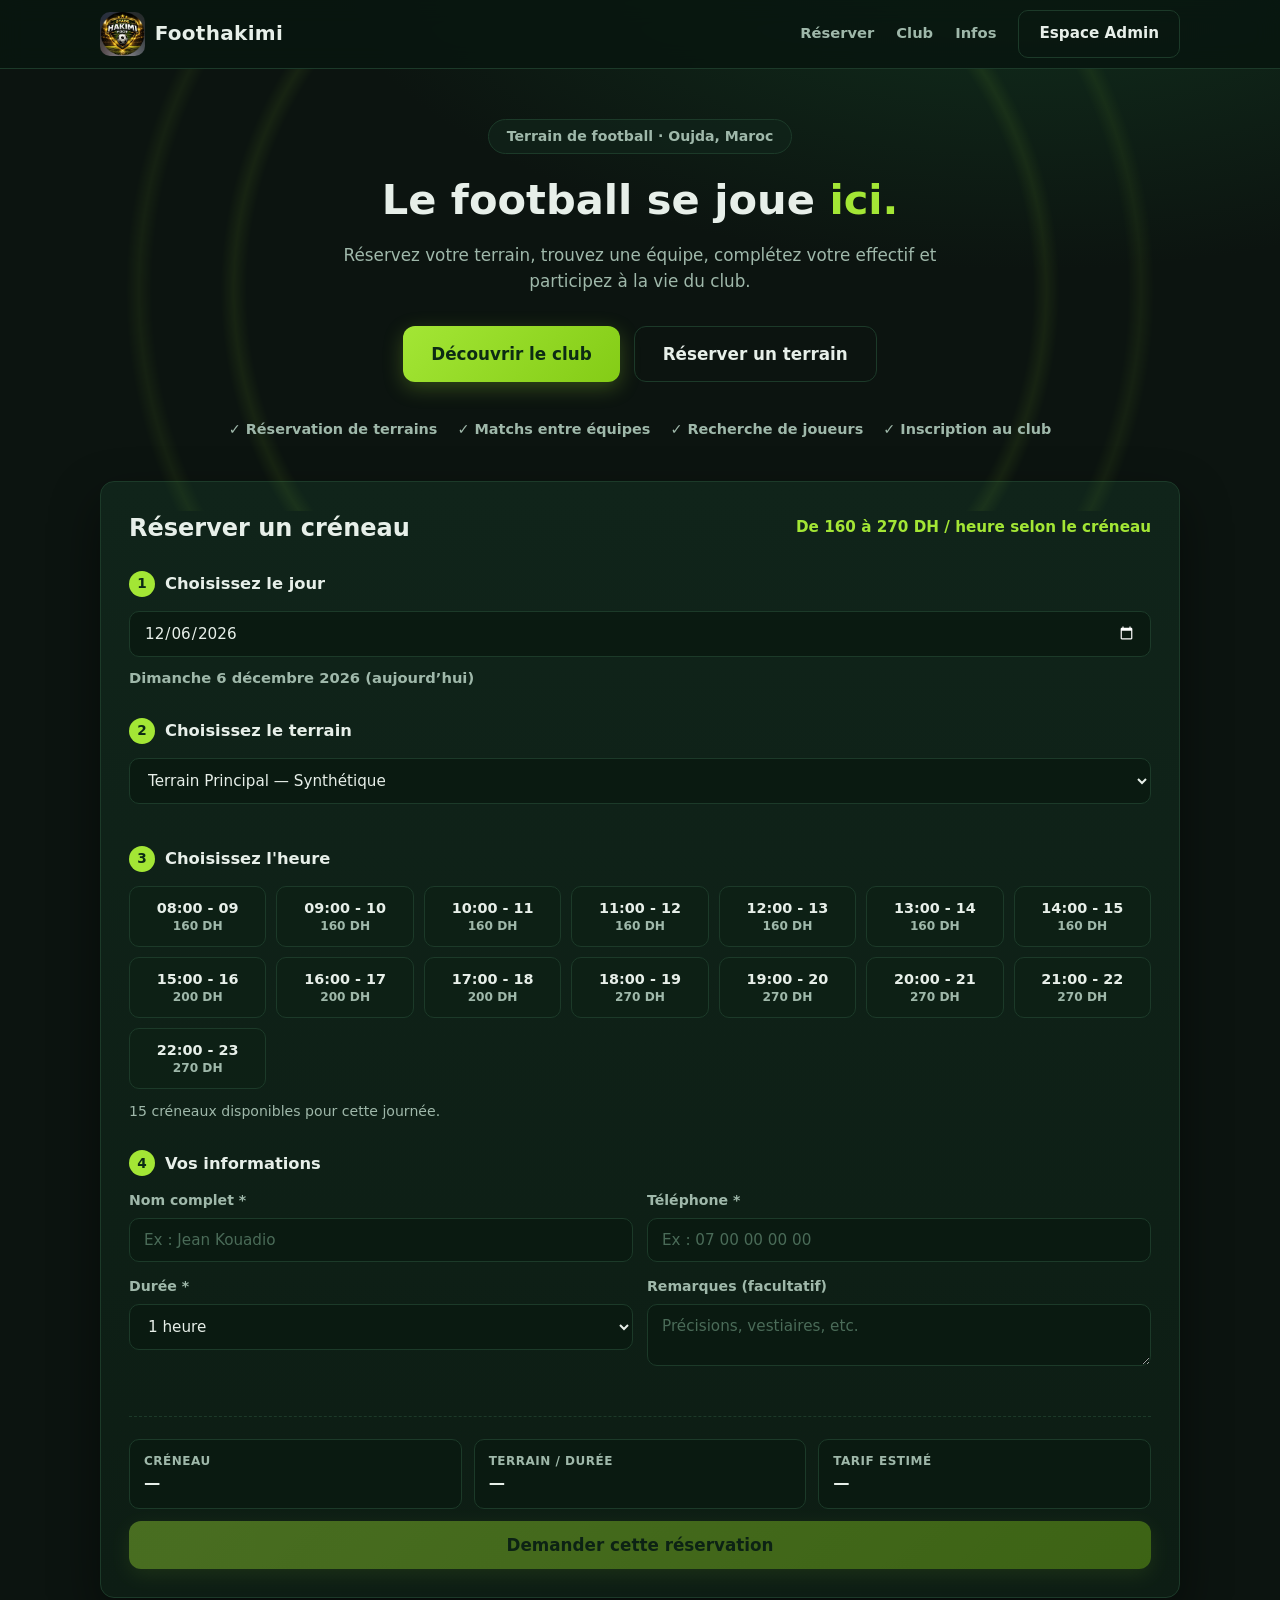
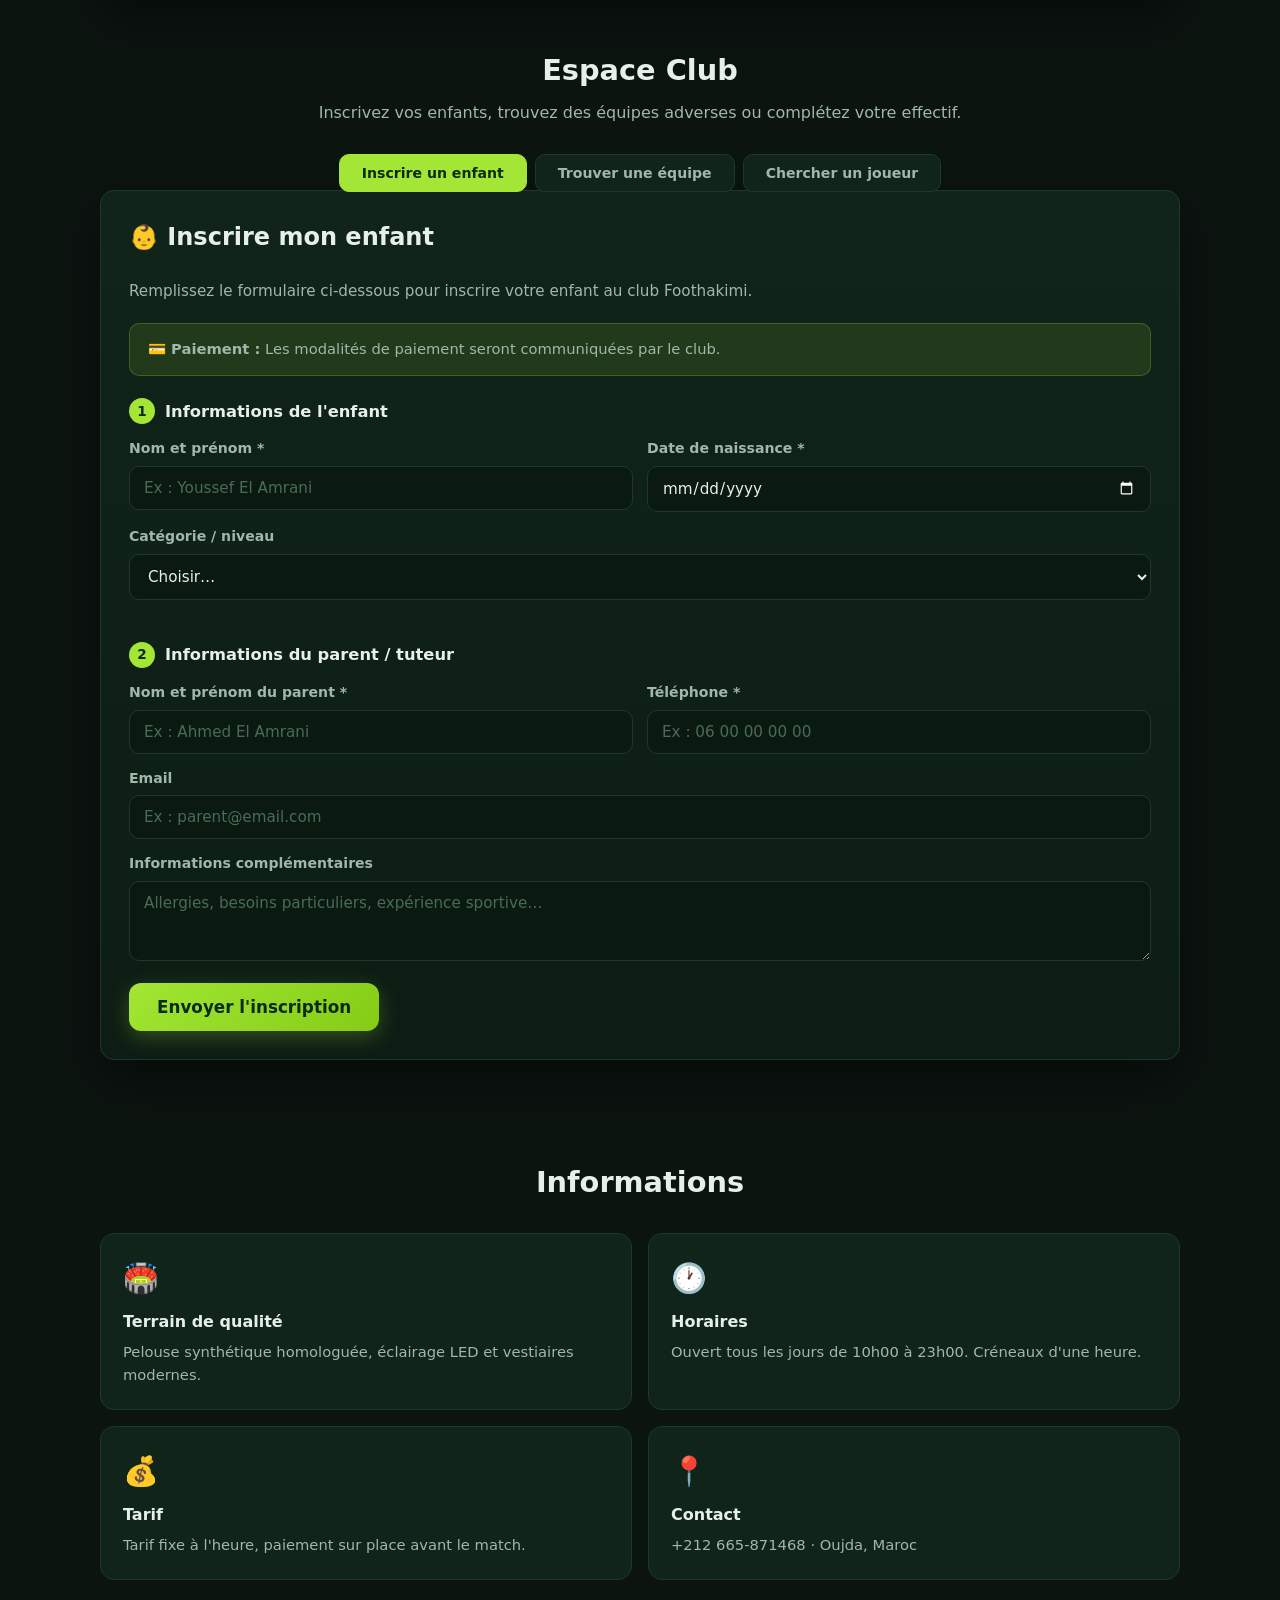
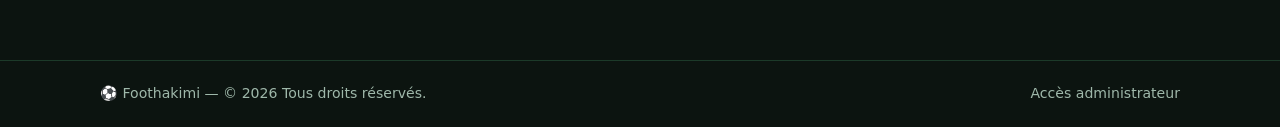
==== commit 32906603: "Fix desktop header layout" ====
--- a/Nouveau dossier (2)/public/index.html
+++ b/Nouveau dossier (2)/public/index.html
@@ -12,15 +12,15 @@
   <header class="navbar">
     <div class="container nav-inner">
       <a href="index.html" class="brand"><img class="brand-logo" src="images/logo.jpg" alt="Logo Foothakimi"> Foothakimi</a>
-      <button class="nav-toggle" id="nav-toggle" aria-label="Menu">
-        <span></span><span></span><span></span>
-      </button>
       <nav id="nav-menu">
         <a href="#reservation">Réserver</a>
         <a href="#club">Club</a>
         <a href="#infos">Infos</a>
         <a href="admin.html" class="btn btn-ghost">Espace Admin</a>
       </nav>
+      <button class="nav-toggle" id="nav-toggle" aria-label="Menu">
+        <span></span><span></span><span></span>
+      </button>
     </div>
   </header>
 
--- a/Nouveau dossier (2)/public/css/style.css
+++ b/Nouveau dossier (2)/public/css/style.css
@@ -21,12 +21,13 @@
 
 *, *::before, *::after { box-sizing: border-box; margin: 0; padding: 0; }
 
-html { scroll-behavior: smooth; }
+html { scroll-behavior: smooth; overflow-x: hidden; }
 
 body {
   font-family: "Segoe UI", system-ui, -apple-system, Roboto, Arial, sans-serif;
   background: var(--dark);
   background-image: radial-gradient(ellipse 1200px 600px at 80% -10%, #12331f 0%, transparent 60%);
+  background-attachment: fixed;
   color: var(--text);
   min-height: 100vh;
   line-height: 1.55;
@@ -48,12 +49,14 @@
   -webkit-backdrop-filter: blur(12px);
   border-bottom: 1px solid var(--card-border);
 }
-.nav-inner { display: flex; align-items: center; justify-content: space-between; padding: 12px 0; gap: 16px; }
-.brand { font-size: 1.35rem; font-weight: 800; letter-spacing: 0.3px; display: flex; align-items: center; gap: 10px; flex-shrink: 0; }
-.brand-logo { height: 80px; width: auto; border-radius: var(--radius-sm); object-fit: cover; }
-.nav-inner nav { display: flex; align-items: center; gap: 20px; font-weight: 600; }
-.nav-inner nav > a:not(.btn) { color: var(--text-dim); transition: color 0.2s; padding: 4px 0; }
-.nav-inner nav > a:not(.btn):hover { color: var(--lime); }
+.nav-inner { display: flex; align-items: center; justify-content: space-between; padding: 10px 0; gap: 16px; }
+.brand { font-size: 1.25rem; font-weight: 800; letter-spacing: 0.3px; display: flex; align-items: center; gap: 10px; flex-shrink: 0; }
+.brand-logo { height: 44px; width: auto; border-radius: var(--radius-sm); object-fit: cover; }
+
+/* ---------- Nav ---------- */
+#nav-menu { display: flex; align-items: center; gap: 22px; font-weight: 600; }
+#nav-menu > a:not(.btn) { color: var(--text-dim); transition: color 0.2s; padding: 4px 0; font-size: 0.92rem; }
+#nav-menu > a:not(.btn):hover { color: var(--lime); }
 
 /* ---------- Hamburger ---------- */
 .nav-toggle {
@@ -368,44 +371,56 @@
 .text-dim { color: var(--text-dim); }
 
 /* ================================================================
-   RESPONSIVE — MOBILE FIRST
+   RESPONSIVE
    Breakpoints:
-     max-width: 767px  → smartphone
-     max-width: 1023px → tablette
-     1024px+           → desktop (default)
+     max-width: 767px  → smartphone (hamburger)
+     768px+            → desktop (inline nav)
    ================================================================ */
 
 /* ---------- SMARTPHONE (max 767px) ---------- */
 @media (max-width: 767px) {
 
-  /* --- Hamburger visible, nav hidden --- */
+  /* --- Prevent any overflow --- */
+  html, body { overflow-x: hidden; max-width: 100vw; }
+  .navbar { max-width: 100%; }
+  .container { width: 92%; max-width: 100%; }
+  .hero, .booking, .club-section, .info, .footer, .admin-main { max-width: 100vw; overflow: hidden; }
+  .hero-inner, .booking, .club-section, .info, .footer-inner, .admin-main { max-width: 100%; }
+  img, video, iframe { max-width: 100%; }
+
+  /* --- Hamburger visible, nav hidden behind it --- */
   .nav-toggle { display: flex; }
-  .nav-inner nav {
+  #nav-menu {
     position: fixed; top: 0; right: -100%; width: min(300px, 80vw); height: 100vh;
     background: rgba(9, 22, 15, 0.97); backdrop-filter: blur(16px); -webkit-backdrop-filter: blur(16px);
     flex-direction: column; align-items: stretch; justify-content: flex-start;
-    padding: 80px 28px 32px; gap: 0; z-index: 50;
+    padding: 80px 28px 32px; gap: 0; z-index: 100;
     transition: right 0.32s cubic-bezier(0.4, 0, 0.2, 1);
     box-shadow: -8px 0 32px rgba(0,0,0,0.5);
     border-left: 1px solid var(--card-border);
   }
-  .nav-inner nav.open { right: 0; }
-  .nav-inner nav > a:not(.btn) {
+  #nav-menu.open { right: 0; }
+  #nav-menu::before {
+    content: ''; display: none; position: fixed; inset: 0;
+    background: rgba(0,0,0,0.5); z-index: -1;
+  }
+  #nav-menu.open::before { display: block; }
+  #nav-menu > a:not(.btn) {
     display: block; padding: 14px 0; font-size: 1.05rem;
     border-bottom: 1px solid var(--card-border); color: var(--text);
   }
-  .nav-inner nav > a:not(.btn):hover { color: var(--lime); }
-  .nav-inner nav > .btn {
+  #nav-menu > a:not(.btn):hover { color: var(--lime); }
+  #nav-menu > .btn {
     margin-top: 16px; text-align: center; padding: 14px 20px;
   }
 
   /* --- Brand --- */
   .brand { font-size: 1.15rem; }
-  .brand-logo { height: 52px; }
+  .brand-logo { height: 44px; }
 
   /* --- Hero --- */
-  .hero { padding: 36px 0 48px; }
-  .hero h1 { font-size: clamp(1.6rem, 7vw, 2.2rem); margin-bottom: 14px; }
+  .hero { padding: 36px 0 48px; overflow: hidden; }
+  .hero h1 { font-size: clamp(1.6rem, 7vw, 2.2rem); margin-bottom: 14px; word-wrap: break-word; }
   .hero-sub { font-size: 0.92rem; margin-bottom: 24px; padding: 0 4px; }
   .hero-actions { flex-direction: column; align-items: center; gap: 12px; }
   .hero-actions .btn { width: 100%; max-width: 300px; }
@@ -476,17 +491,17 @@
   .admin-login { margin: 32px auto; padding: 24px 18px; }
   .admin-login h2 { font-size: 1.2rem; }
 
-  /* --- Tables: card-like on mobile --- */
+  /* --- Tables: scrollable, contained --- */
+  .table-wrap { max-width: 100%; }
   .table-wrap table { font-size: 0.82rem; }
   th, td { padding: 8px 10px; }
   th { font-size: 0.68rem; }
   td.notes-cell { max-width: 140px; }
 }
 
-/* ---------- TABLETTE (768px — 1023px) ---------- */
-@media (min-width: 768px) and (max-width: 1023px) {
-
-  .brand-logo { height: 64px; }
+/* ---------- DESKTOP (768px+) — inline nav, no hamburger ---------- */
+@media (min-width: 768px) {
+  .nav-toggle { display: none; }
 
   .hero { padding: 50px 0 70px; }
   .hero h1 { font-size: clamp(2rem, 4.5vw, 2.6rem); }
@@ -502,15 +517,13 @@
   .stats-grid { grid-template-columns: repeat(auto-fit, minmax(140px, 1fr)); }
 }
 
-/* ---------- DESKTOP (1024px+) ---------- */
+/* ---------- LARGE DESKTOP (1024px+) ---------- */
 @media (min-width: 1024px) {
-  /* Nav toggle hidden on desktop */
-  .nav-toggle { display: none; }
 }
 
 /* ---------- SMALL PHONES (max 374px) — iPhone SE etc. ---------- */
 @media (max-width: 374px) {
-  .container { width: 90%; }
+  .container { width: 90%; max-width: 100%; }
   .hero h1 { font-size: 1.45rem; }
   .hero-sub { font-size: 0.85rem; }
   .hero-actions .btn { font-size: 0.92rem; padding: 12px 20px; }
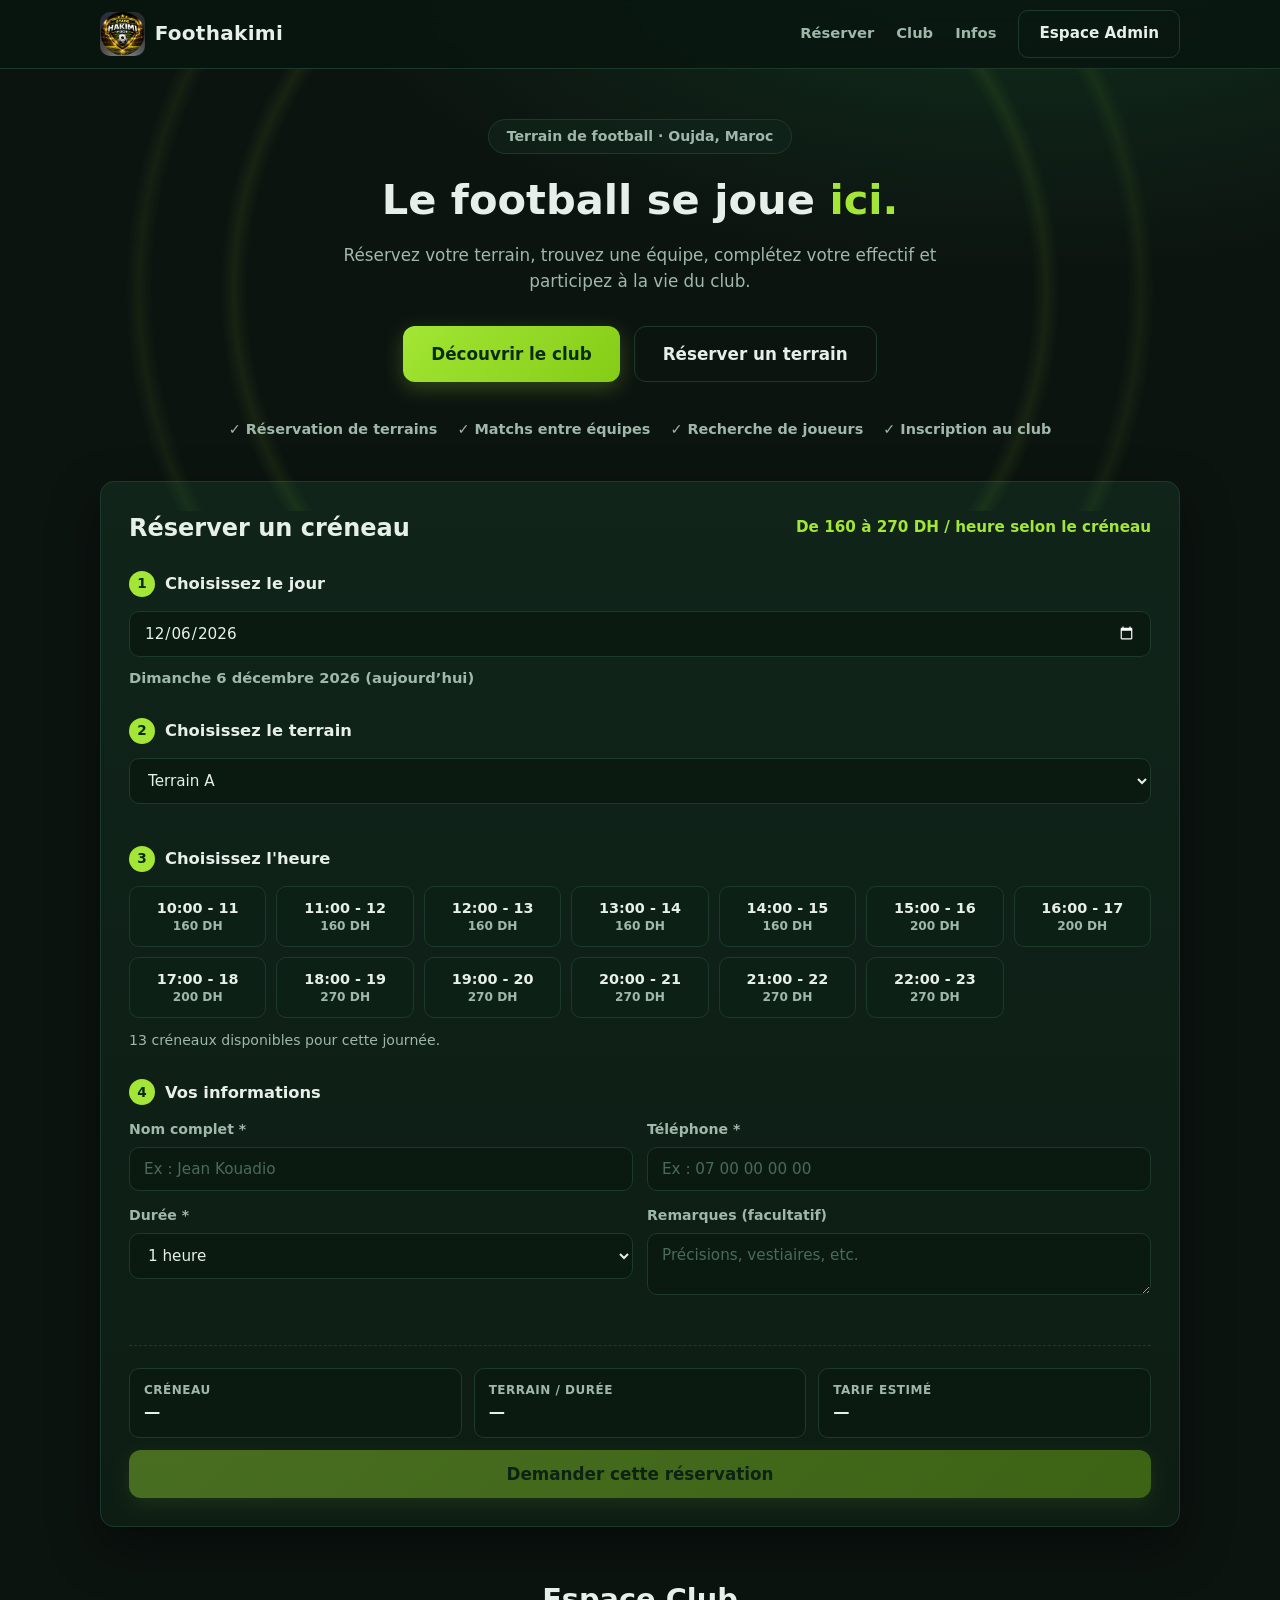
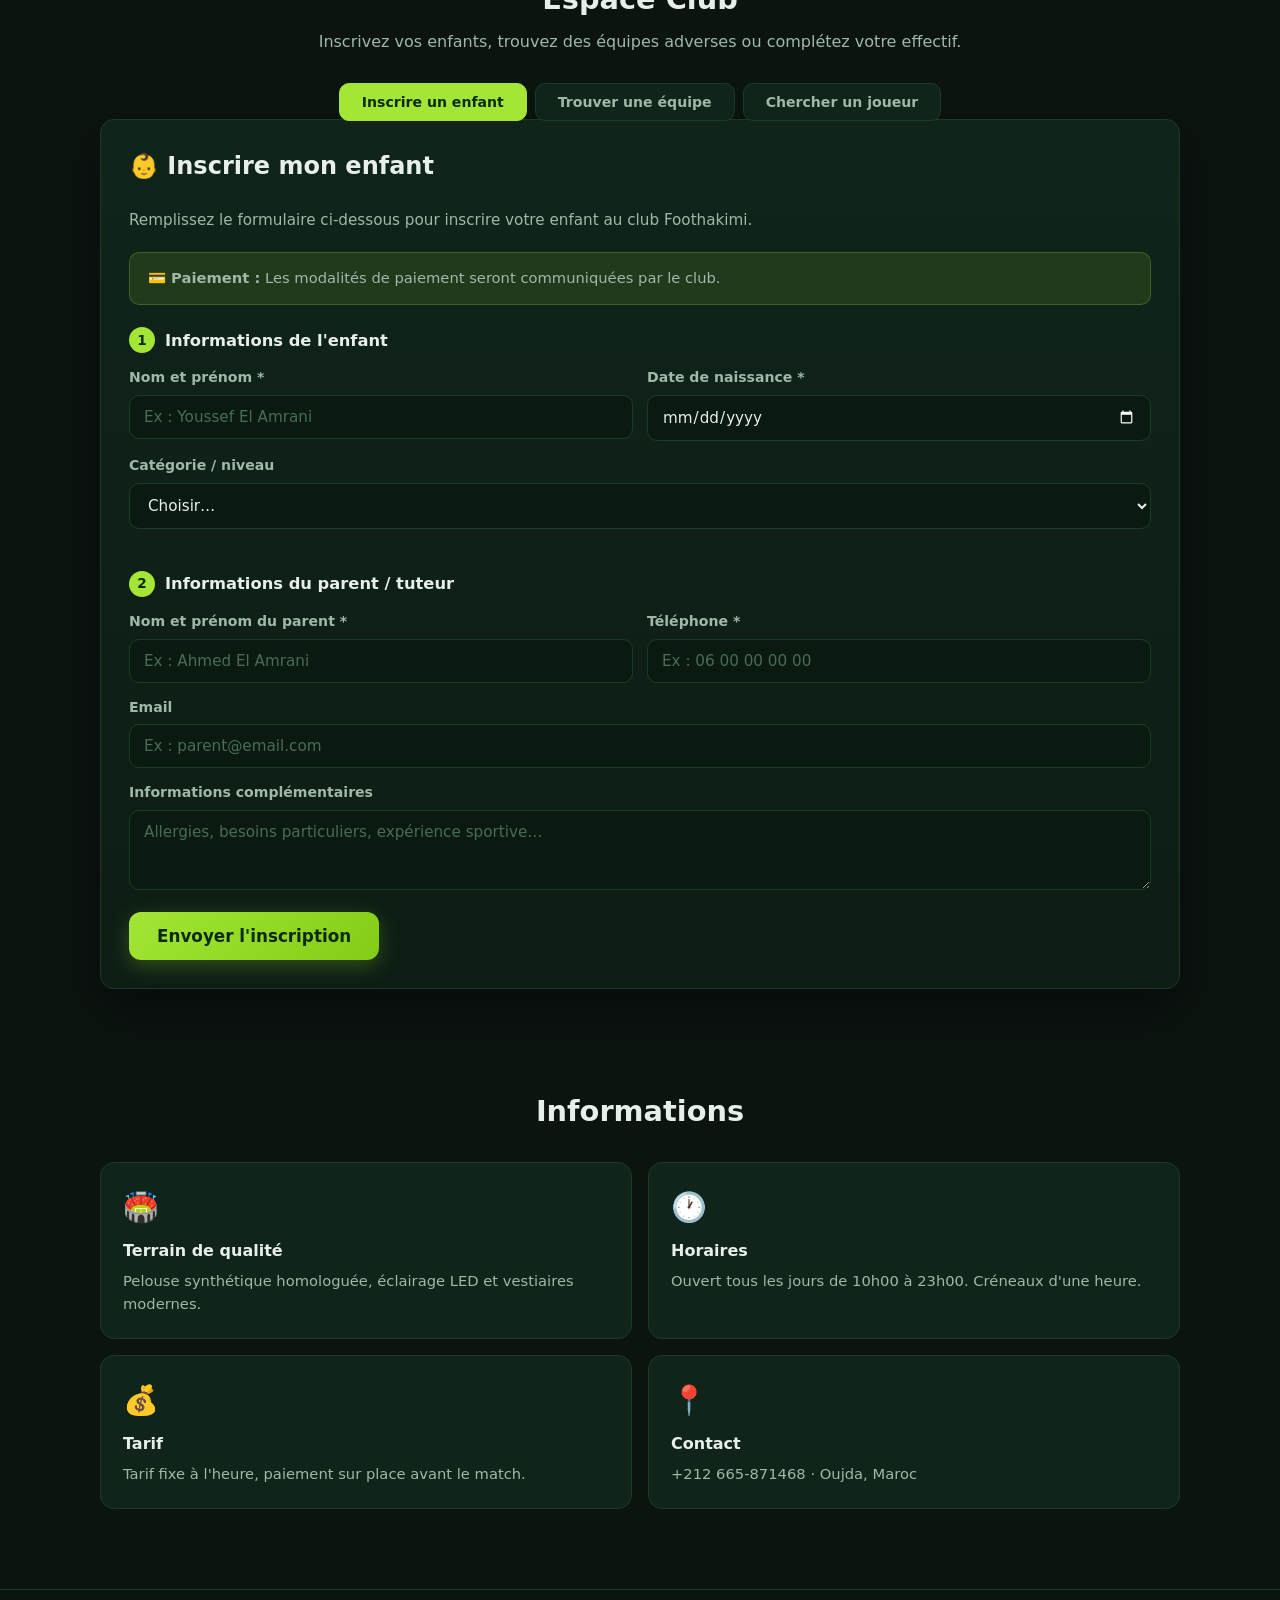
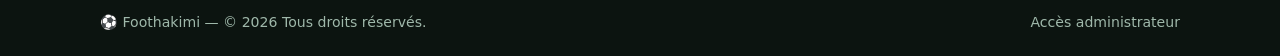
==== commit 1c003899: "Add two independent fields" ====
--- a/Nouveau dossier (2)/public/index.html
+++ b/Nouveau dossier (2)/public/index.html
@@ -61,8 +61,8 @@
           <h3><span class="step-num">2</span> Choisissez le terrain</h3>
           <div class="form-field">
             <select id="terrain-select">
-              <option value="Terrain Principal">Terrain Principal — Synthétique</option>
-              <option value="Terrain Secondaire">Terrain Secondaire — Naturel</option>
+              <option value="Terrain A">Terrain A</option>
+              <option value="Terrain B">Terrain B</option>
             </select>
           </div>
         </div>
--- a/Nouveau dossier (2)/public/css/style.css
+++ b/Nouveau dossier (2)/public/css/style.css
@@ -482,8 +482,19 @@
   .admin-tools input[type="date"] { width: 100%; }
   .admin-tools .search { min-width: 100%; }
   .admin-tools .btn { width: 100%; }
-  .admin-tabs { gap: 4px; }
-  .admin-tab { padding: 8px 10px; font-size: 0.75rem; flex: 1; min-width: 0; text-align: center; white-space: nowrap; }
+
+  /* --- Admin tabs: 2x2 grid, full text visible --- */
+  .admin-tabs { display: grid; grid-template-columns: 1fr 1fr; gap: 8px; margin-bottom: 22px; }
+  .admin-tab {
+    padding: 12px 10px; border-radius: var(--radius-sm); border: 1px solid var(--card-border);
+    background: var(--card); color: var(--text-dim); font-family: inherit;
+    font-weight: 700; font-size: 0.82rem; cursor: pointer; transition: all 0.2s;
+    -webkit-tap-highlight-color: transparent;
+    text-align: center; white-space: normal; line-height: 1.3;
+  }
+  .admin-tab:hover { border-color: var(--lime); color: var(--lime); }
+  .admin-tab.active { background: var(--lime); color: #0c2b14; border-color: var(--lime); }
+
   .stats-grid { grid-template-columns: repeat(2, 1fr); gap: 8px; }
   .stat-card { padding: 12px; }
   .stat-num { font-size: 1.3rem; }
@@ -491,12 +502,12 @@
   .admin-login { margin: 32px auto; padding: 24px 18px; }
   .admin-login h2 { font-size: 1.2rem; }
 
-  /* --- Tables: scrollable, contained --- */
-  .table-wrap { max-width: 100%; }
-  .table-wrap table { font-size: 0.82rem; }
-  th, td { padding: 8px 10px; }
+  /* --- Tables: horizontal scroll contained --- */
+  .table-wrap { overflow-x: auto; -webkit-overflow-scrolling: touch; background: var(--card); border: 1px solid var(--card-border); border-radius: 12px; }
+  .table-wrap table { min-width: 700px; font-size: 0.82rem; }
+  th, td { padding: 8px 10px; white-space: nowrap; }
   th { font-size: 0.68rem; }
-  td.notes-cell { max-width: 140px; }
+  td.notes-cell { max-width: 140px; white-space: normal; }
 }
 
 /* ---------- DESKTOP (768px+) — inline nav, no hamburger ---------- */
@@ -533,6 +544,7 @@
   .slot { padding: 9px 4px; font-size: 0.8rem; }
   .slot .slot-sub { font-size: 0.68rem; }
   .modal-card { padding: 20px 14px; }
-  .admin-tab { padding: 7px 8px; font-size: 0.7rem; }
+  .admin-tab { padding: 10px 8px; font-size: 0.78rem; }
   .stats-grid { grid-template-columns: repeat(2, 1fr); gap: 6px; }
-}
+  .table-wrap table { min-width: 600px; }
+}
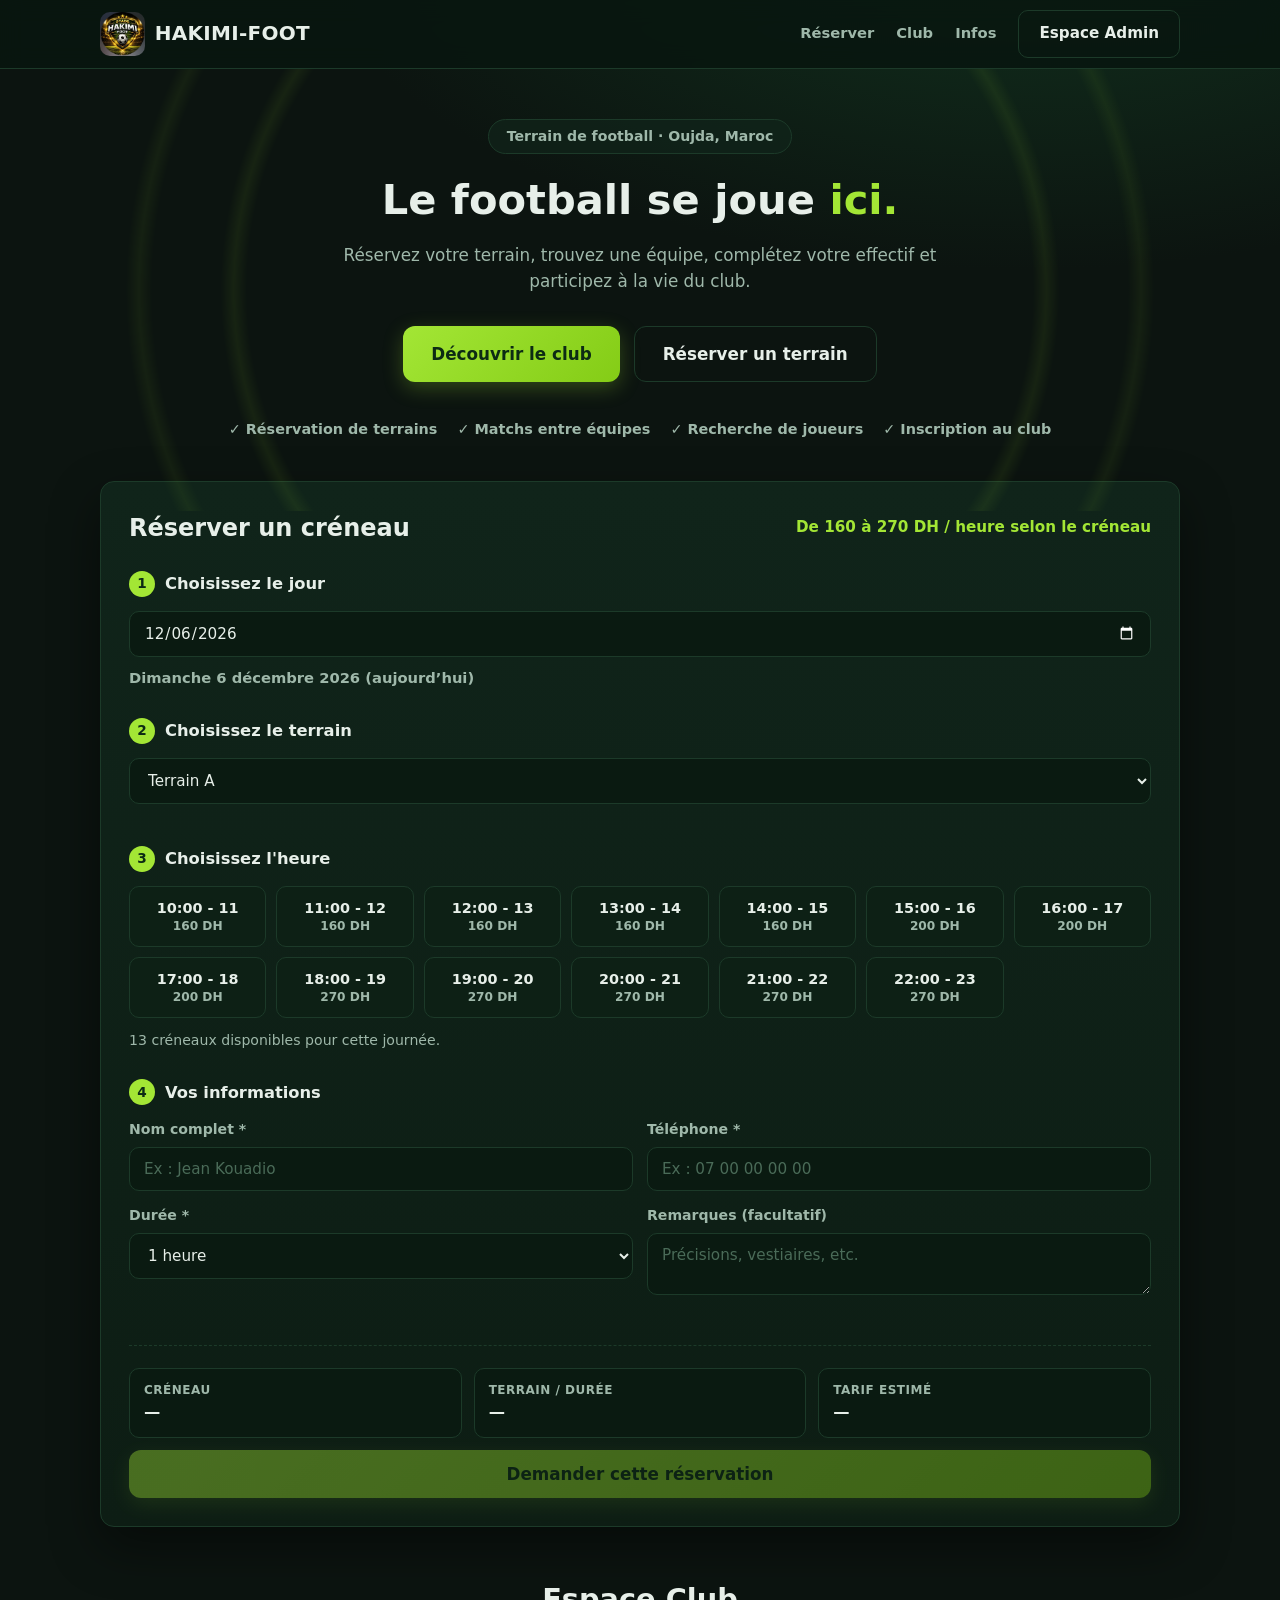
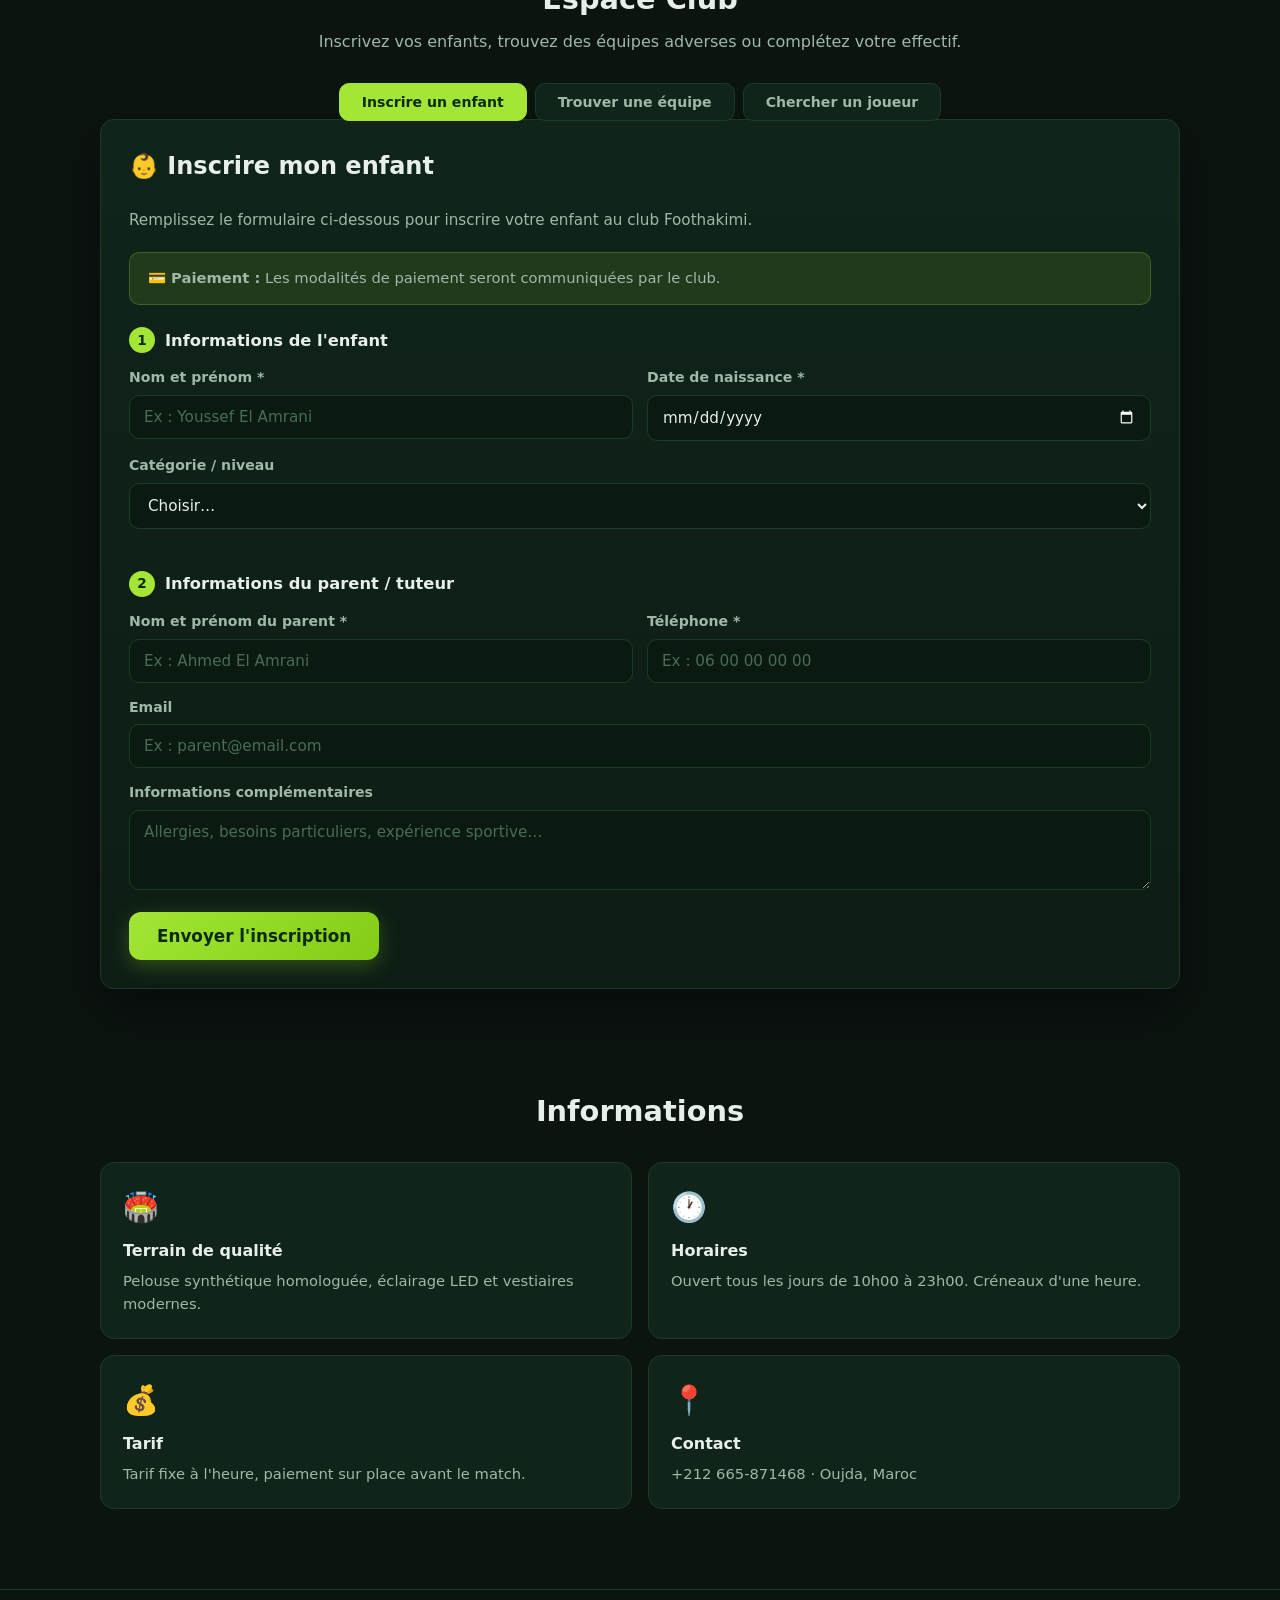
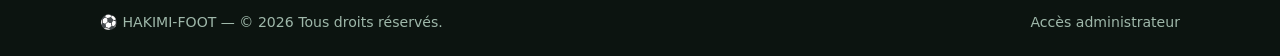
==== commit 50bff1e1: "Update website" ====
--- a/Nouveau dossier (2)/public/index.html
+++ b/Nouveau dossier (2)/public/index.html
@@ -3,7 +3,7 @@
 <head>
   <meta charset="UTF-8">
   <meta name="viewport" content="width=device-width, initial-scale=1.0">
-  <title>Foothakimi - Réservation de terrain de foot</title>
+  <title>HAKIMI-FOOT - Réservation de terrain de foot</title>
   <link rel="icon" href="images/logo.jpg">
   <link rel="stylesheet" href="css/style.css">
 </head>
@@ -11,7 +11,7 @@
 
   <header class="navbar">
     <div class="container nav-inner">
-      <a href="index.html" class="brand"><img class="brand-logo" src="images/logo.jpg" alt="Logo Foothakimi"> Foothakimi</a>
+      <a href="index.html" class="brand"><img class="brand-logo" src="images/logo.jpg" alt="Logo Foothakimi"> HAKIMI-FOOT</a>
       <nav id="nav-menu">
         <a href="#reservation">Réserver</a>
         <a href="#club">Club</a>
@@ -412,7 +412,7 @@
 
   <footer class="footer">
     <div class="container footer-inner">
-      <span>⚽ Foothakimi — © <span id="year"></span> Tous droits réservés.</span>
+      <span>⚽ HAKIMI-FOOT — © <span id="year"></span> Tous droits réservés.</span>
       <a href="admin.html">Accès administrateur</a>
     </div>
   </footer>
